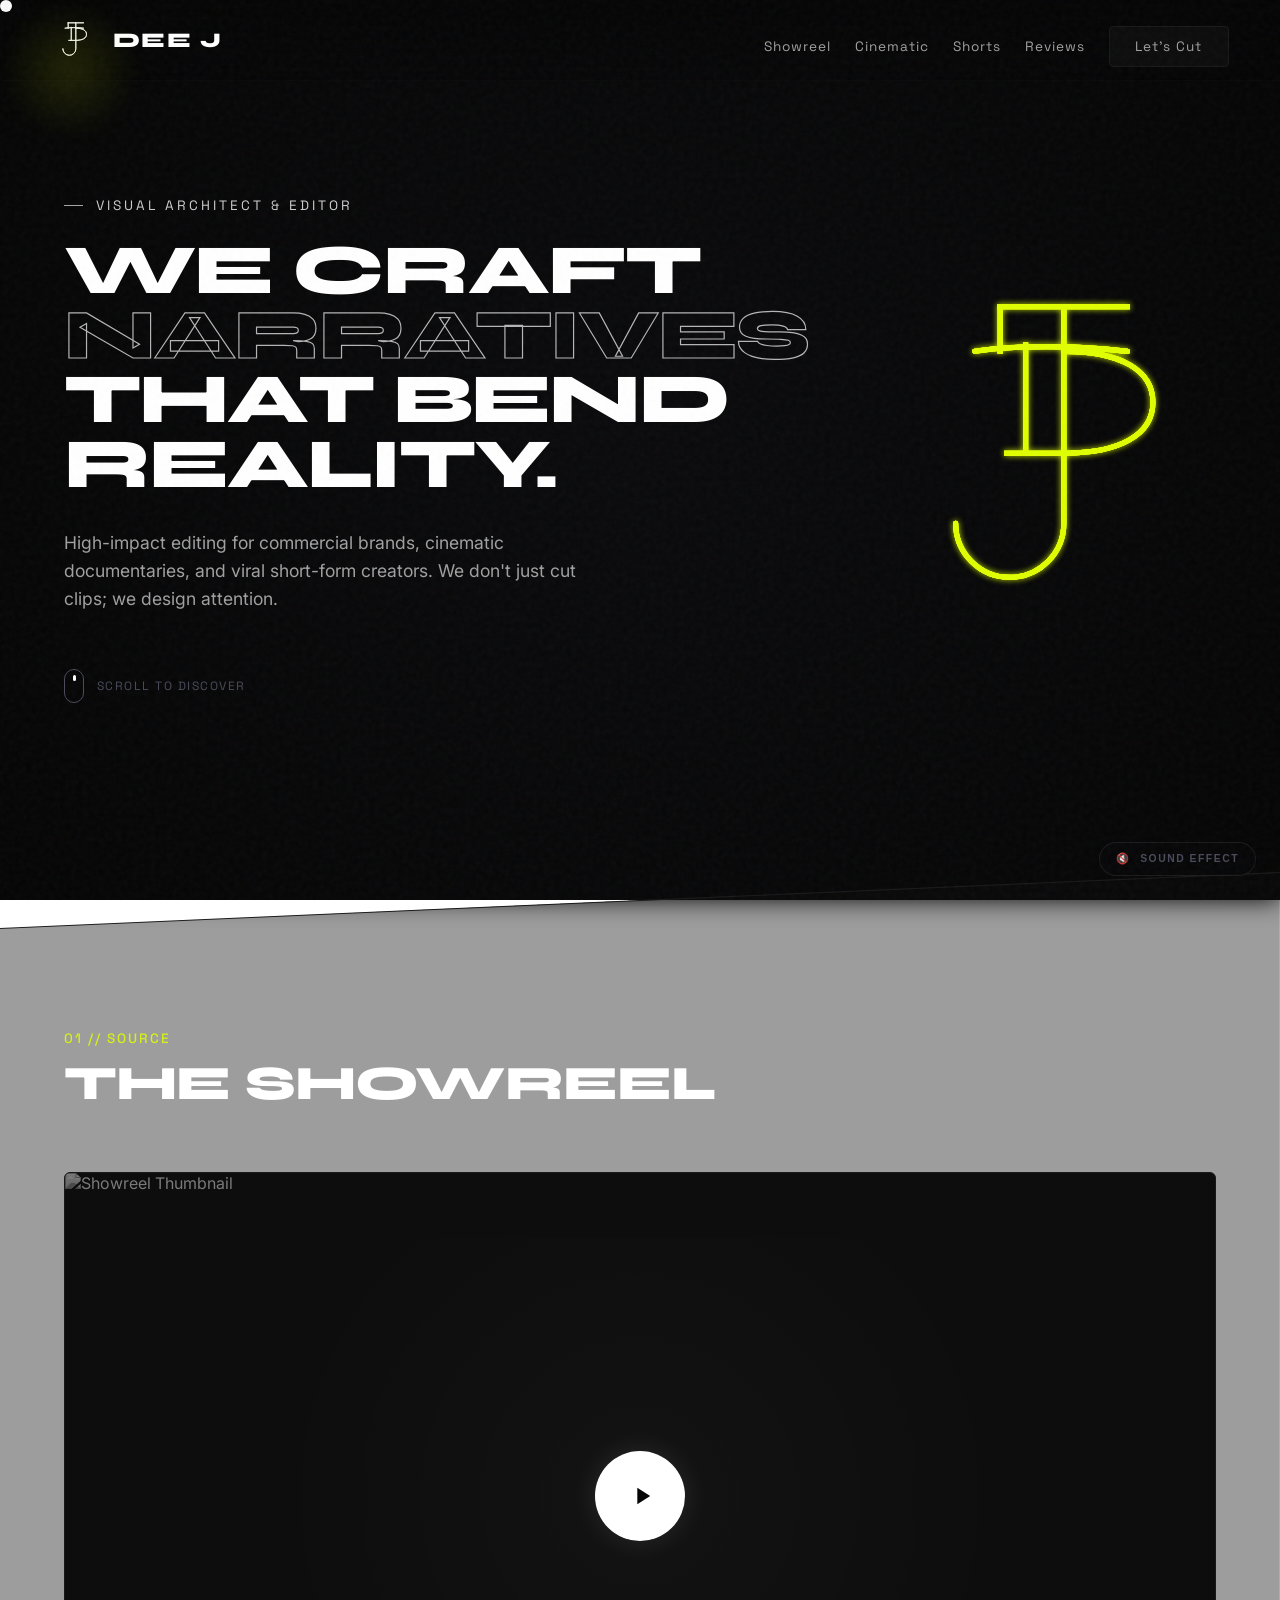
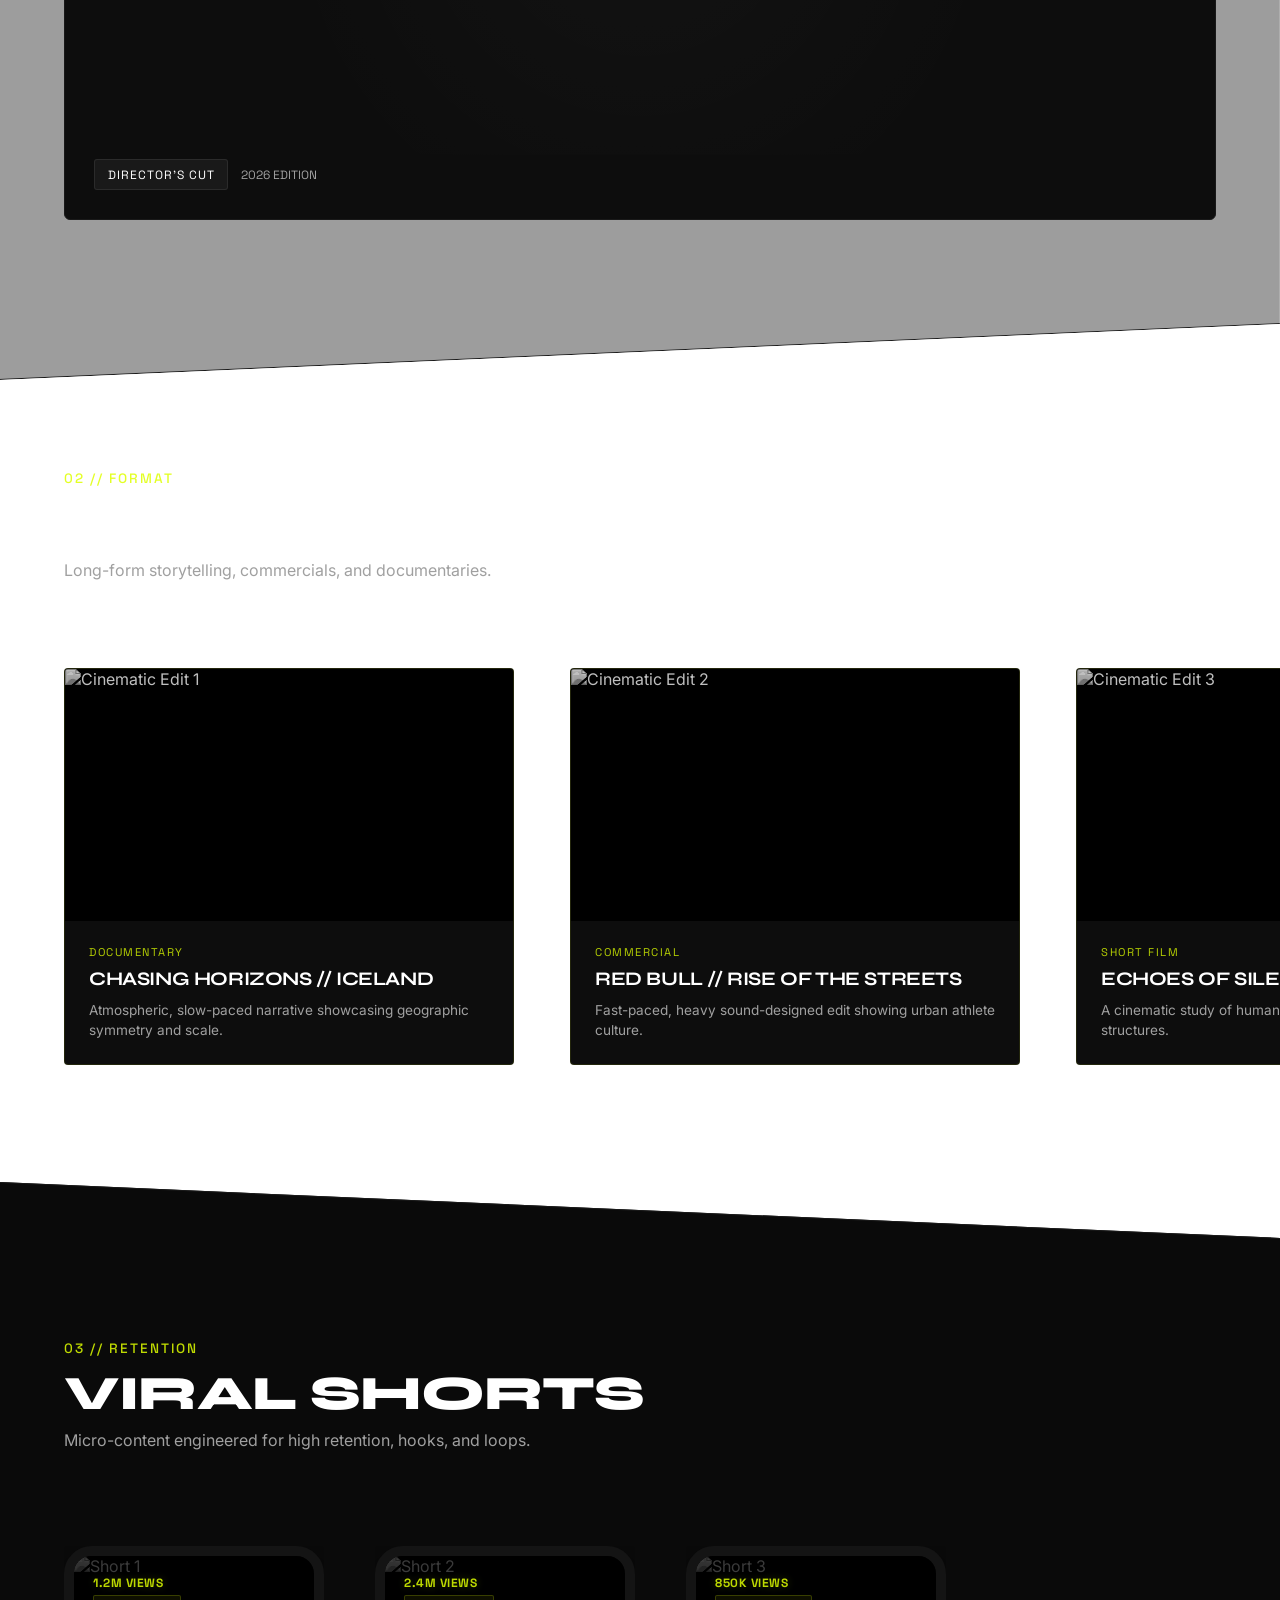
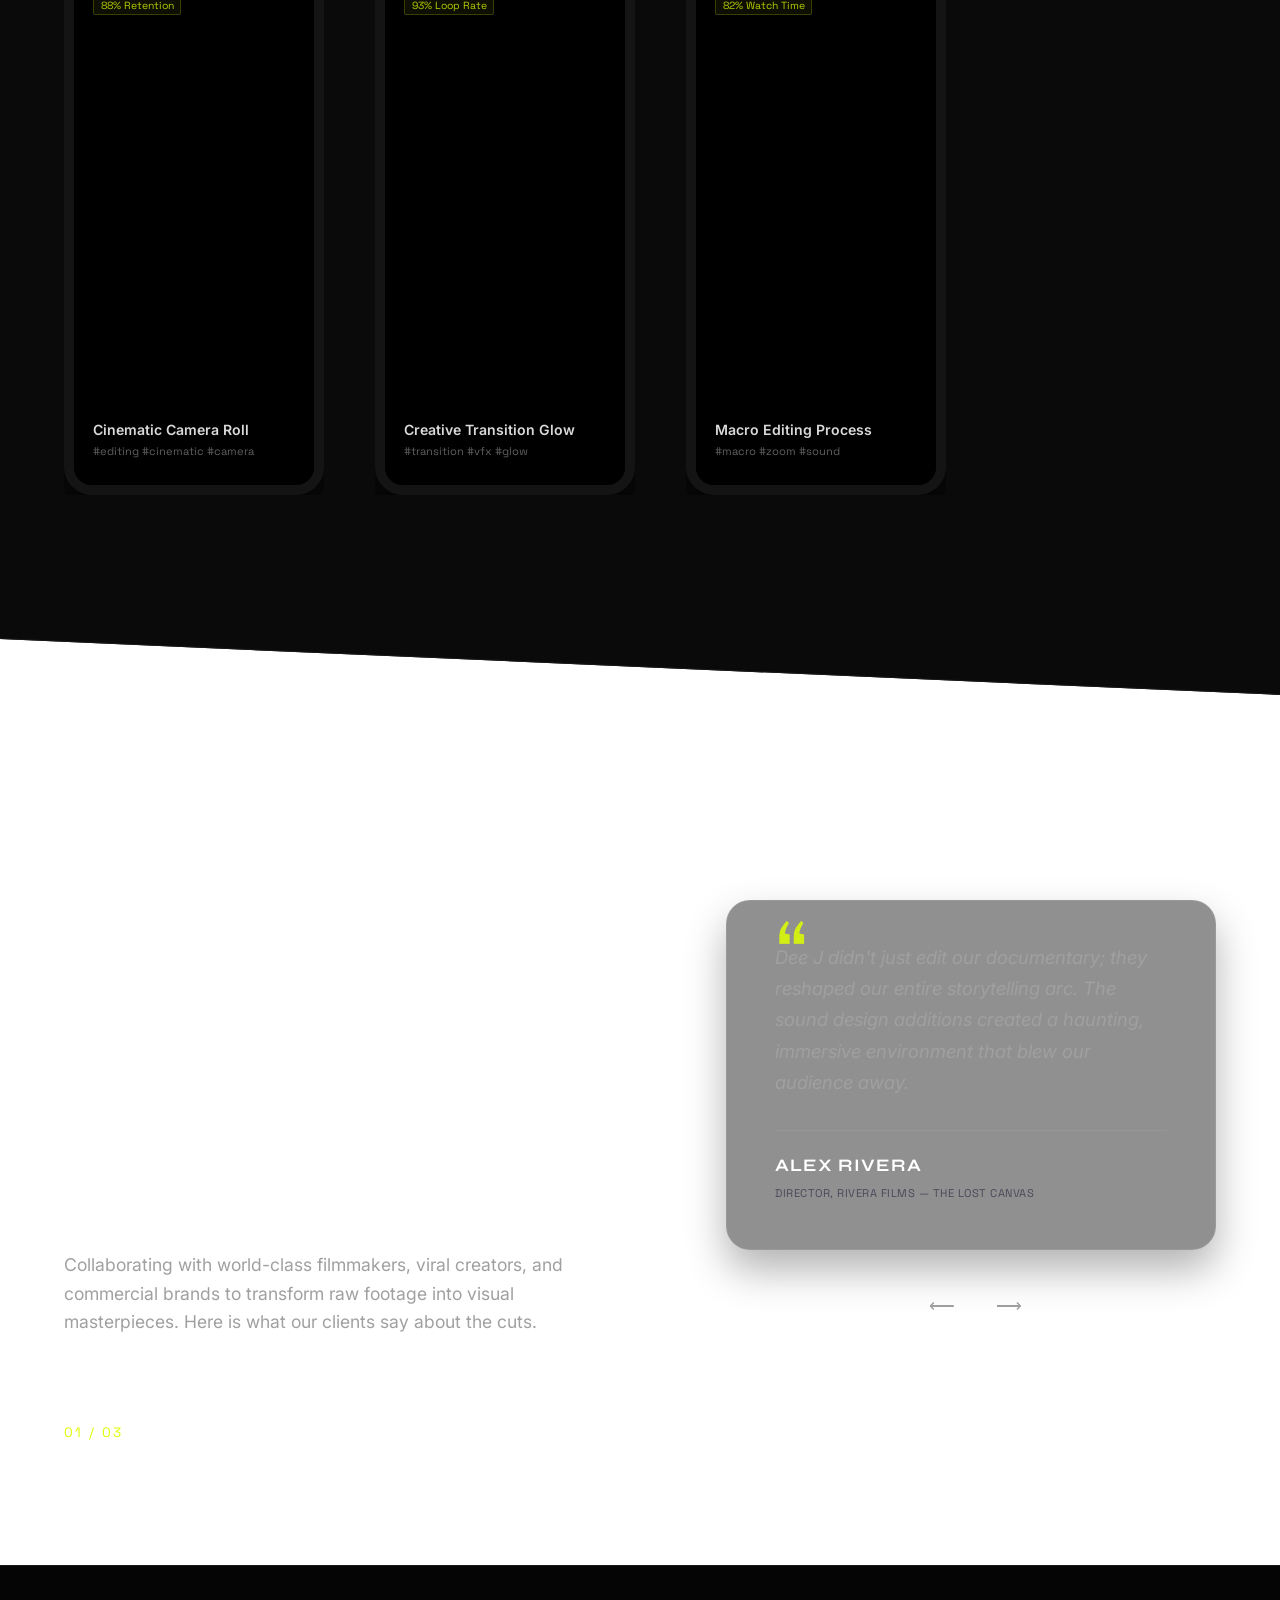
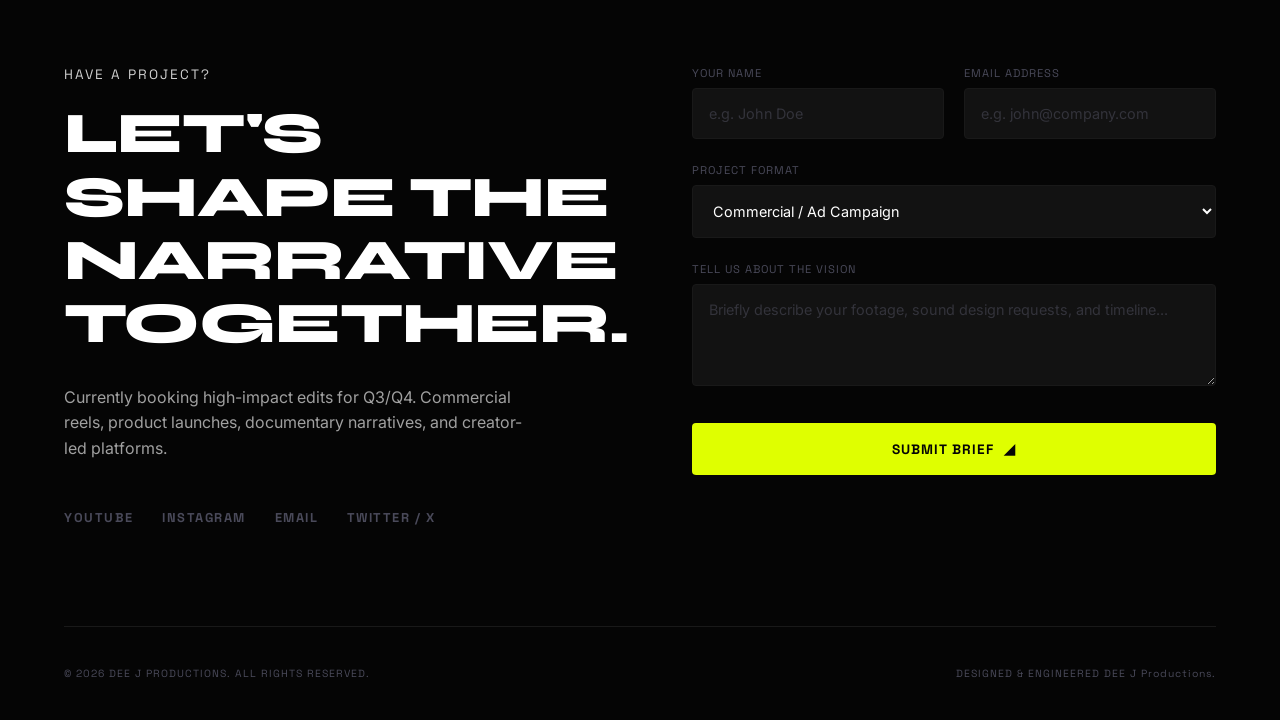
==== PRacto pr/index.html @ da68fcf5 "Fix reviews section stack order and text alignment on mobile viewports, and bump cache-buster versio" ====
<!DOCTYPE html>
<html lang="en">

<head>
    <meta charset="UTF-8">
    <meta name="viewport" content="width=device-width, initial-scale=1.0">
    <title>DEE J PRODUCTIONS | Premium Video Editor Portfolio</title>

    <!-- Google Fonts -->
    <link rel="preconnect" href="https://fonts.googleapis.com">
    <link rel="preconnect" href="https://fonts.gstatic.com" crossorigin>
    <link
        href="https://fonts.googleapis.com/css2?family=Space+Grotesk:wght@300;400;500;700&family=Syne:wght@700;800&family=Inter:wght@300;400;600&display=swap"
        rel="stylesheet">

    <!-- Stylesheets -->
    <link rel="stylesheet" href="index.css?v=2.2.2">

    <!-- CDNs (GSAP, Lenis) -->
    <script src="https://cdnjs.cloudflare.com/ajax/libs/gsap/3.12.2/gsap.min.js"></script>
    <script src="https://cdnjs.cloudflare.com/ajax/libs/gsap/3.12.2/ScrollTrigger.min.js"></script>
    <script src="https://cdn.jsdelivr.net/gh/studio-freight/lenis@1.0.27/bundled/lenis.min.js"></script>
</head>

<body>
    <!-- Film Grain / Noise Overlay -->
    <div class="grain-overlay"></div>

    <!-- Custom Liquid Cursor -->
    <div class="custom-cursor">
        <span class="cursor-text">PLAY</span>
    </div>
    <div class="custom-cursor-follower"></div>

    <!-- Video Background Container -->
    <div id="webgl-container">
        <video id="bg-video" src="background video.mp4" autoplay loop muted playsinline preload="auto"
            style="position: absolute; top: 0; left: 0; width: 100%; height: 100%; object-fit: cover; pointer-events: none; opacity: 1.0; filter: brightness(1.05) contrast(1.25) saturate(1.0); transform: scale(1.08); mask-image: radial-gradient(circle 500px at var(--mouse-x, 50%) var(--mouse-y, 50%), black 0%, rgba(0,0,0,0.55) 45%, transparent 100%); -webkit-mask-image: radial-gradient(circle 500px at var(--mouse-x, 50%) var(--mouse-y, 50%), black 0%, rgba(0,0,0,0.55) 45%, transparent 100%);"></video>
    </div>

    <!-- Navigation Header -->
    <header class="main-header">
        <a href="#" class="logo" id="admin-trigger" style="text-decoration: none;">
            <div class="logo-dock" id="logo-dock" style="width: 42px; height: 42px; display: flex; justify-content: center; align-items: center; margin-right: 10px;">
                <svg class="djp-logo" viewBox="0 0 500 550" fill="none" xmlns="http://www.w3.org/2000/svg" style="width: 100%; height: 100%; display: block;">
                    <defs>
                        <filter id="hologram-glow-nav">
                            <feGaussianBlur stdDeviation="5" result="coloredBlur"/>
                            <feMerge>
                                <feMergeNode in="coloredBlur"/>
                                <feMergeNode in="SourceGraphic"/>
                            </feMerge>
                        </filter>
                        <g id="logo-paths-nav">
                            <path class="logo-path" d="M 200,50 L 400,50" stroke-linecap="square" />
                            <path class="logo-path" d="M 200,50 L 200,120" stroke-linecap="square" />
                            <path class="logo-path" d="M 160,120 C 220,110 320,110 400,120" stroke-linecap="round" />
                            <path class="logo-path" d="M 240,110 L 240,280" stroke-linecap="square" />
                            <path class="logo-path" d="M 210,280 L 300,280" stroke-linecap="square" />
                            <path class="logo-path" d="M 300,50 L 300,390 A 85,85 0 0 1 130,390" stroke-linecap="round" stroke-linejoin="round" />
                            <path class="logo-path" d="M 300,120 C 390,120 440,150 440,200 C 440,250 390,280 300,280" stroke-linecap="round" />
                        </g>
                    </defs>
                    <use class="logo-glitch cyan" href="#logo-paths-nav" stroke="#00f2fe" stroke-width="12" />
                    <use class="logo-glitch magenta" href="#logo-paths-nav" stroke="#ff007f" stroke-width="12" />
                    <use class="logo-glitch neon" href="#logo-paths-nav" stroke="#dfff00" stroke-width="12" />
                    <use class="logo-glitch purple" href="#logo-paths-nav" stroke="#bd00ff" stroke-width="12" />
                    <use class="logo-glitch orange" href="#logo-paths-nav" stroke="#ff6600" stroke-width="12" />
                    <use class="logo-main" href="#logo-paths-nav" stroke="#ffffff" stroke-width="12" filter="url(#hologram-glow-nav)" />
                </svg>
            </div>
            <span class="logo-text">
                DEE J
                <span class="logo-admin-tag">
                    <svg class="admin-lock-icon" viewBox="0 0 24 24" fill="none" stroke="currentColor" stroke-width="2.5" style="width: 10px; height: 10px; margin-right: 4px; display: inline-block; vertical-align: middle;">
                        <rect x="3" y="11" width="18" height="11" rx="2" ry="2" fill="none"></rect>
                        <path d="M7 11V7a5 5 0 0 1 10 0v4"></path>
                    </svg>
                    ADMIN
                </span>
            </span>
        </a>
    </header>
    <nav class="nav-links">
        <a href="#showreel" class="nav-link">Showreel</a>
        <a href="#longform" class="nav-link">Cinematic</a>
        <a href="#shorts" class="nav-link">Shorts</a>
        <a href="#reviews" class="nav-link">Reviews</a>
        <a href="#contact" class="nav-link btn-contact">Let's Cut</a>
    </nav>

    <!-- Main Scroll Content -->
    <main class="scroll-content">

        <!-- HERO SECTION -->
        <section id="hero" class="hero-section">
            <div class="hero-container">
                <div class="hero-left">
                    <div class="hero-tagline">VISUAL ARCHITECT & EDITOR</div>
                    <h1 class="hero-title">
                        <span class="reveal-text">WE CRAFT</span><br>
                        <span class="reveal-text accent">NARRATIVES</span><br>
                        <span class="reveal-text">THAT BEND</span><br>
                        <span class="reveal-text">REALITY.</span>
                    </h1>
                    <p class="hero-desc">
                        High-impact editing for commercial brands, cinematic documentaries, and viral short-form
                        creators. We don't just cut clips; we design attention.
                    </p>
                    <div class="scroll-indicator">
                        <span class="scroll-mouse">
                            <span class="scroll-wheel"></span>
                        </span>
                        <span class="scroll-label">SCROLL TO DISCOVER</span>
                    </div>
                </div>

                <!-- Interactive SVG Monogram Logo in Hero -->
                <div class="hero-right" id="hero-logo-wrapper">
                    <div id="hero-logo-container">
                        <svg class="djp-logo" viewBox="0 0 500 550" fill="none" xmlns="http://www.w3.org/2000/svg">
                            <defs>
                                <!-- Volumetric Neon Glow -->
                                <filter id="hologram-glow" x="-20%" y="-20%" width="140%" height="140%">
                                    <feGaussianBlur stdDeviation="5" result="blur" />
                                    <feMerge>
                                        <feMergeNode in="blur" />
                                        <feMergeNode in="SourceGraphic" />
                                    </feMerge>
                                </filter>

                                <!-- Core Paths Definition -->
                                <g id="logo-paths">
                                    <!-- Top Horizontal Bar -->
                                    <path class="logo-path" d="M 200,50 L 400,50" stroke-linecap="square" />
                                    <!-- Left Small Vertical Drop -->
                                    <path class="logo-path" d="M 200,50 L 200,120" stroke-linecap="square" />
                                    <!-- Upper Arching Curve -->
                                    <path class="logo-path" d="M 160,120 C 220,110 320,110 400,120"
                                        stroke-linecap="round" />
                                    <!-- Left Vertical Inner Bar -->
                                    <path class="logo-path" d="M 240,110 L 240,280" stroke-linecap="square" />
                                    <!-- Lower Horizontal Inner Bar -->
                                    <path class="logo-path" d="M 210,280 L 300,280" stroke-linecap="square" />
                                    <!-- Main J-Stem (with bottom hook) -->
                                    <path class="logo-path" d="M 300,50 L 300,390 A 85,85 0 0 1 130,390"
                                        stroke-linecap="round" stroke-linejoin="round" />
                                    <!-- Right P/D Curve -->
                                    <path class="logo-path"
                                        d="M 300,120 C 390,120 440,150 440,200 C 440,250 390,280 300,280"
                                        stroke-linecap="round" />
                                </g>
                            </defs>

                            <!-- Glitch Cyan Layer -->
                            <use class="logo-glitch cyan" href="#logo-paths" stroke="#00f2fe" stroke-width="8" />

                            <!-- Glitch Magenta Layer -->
                            <use class="logo-glitch magenta" href="#logo-paths" stroke="#ff007f" stroke-width="8" />

                            <!-- Glitch Neon Layer -->
                            <use class="logo-glitch neon" href="#logo-paths" stroke="#dfff00" stroke-width="8" />

                            <!-- Glitch Purple Layer -->
                            <use class="logo-glitch purple" href="#logo-paths" stroke="#bd00ff" stroke-width="8" />

                            <!-- Glitch Orange Layer -->
                            <use class="logo-glitch orange" href="#logo-paths" stroke="#ff6600" stroke-width="8" />

                            <!-- Main Volumetric White Layer -->
                            <use class="logo-main" href="#logo-paths" stroke="#dfff00" stroke-width="8"
                                filter="url(#hologram-glow)" />
                        </svg>
                    </div>
                </div>
            </div>
        </section>

        <!-- SHOWREEL SECTION -->
        <section id="showreel" class="showreel-section">
            <div class="section-container">
                <div class="section-header">
                    <span class="section-num">01 // SOURCE</span>
                    <h2 class="section-title">THE SHOWREEL</h2>
                </div>
                <div class="showreel-wrapper" data-video-id="ScMzIvxBSi4">
                    <div class="showreel-preview">
                        <div class="glow-bg"></div>
                        <img src="https://img.youtube.com/vi/ScMzIvxBSi4/maxresdefault.jpg" alt="Showreel Thumbnail"
                            class="showreel-img">
                        <div class="play-btn-circle">
                            <svg class="play-svg" viewBox="0 0 24 24">
                                <path d="M8 5v14l11-7z" />
                            </svg>
                        </div>
                        <div class="showreel-meta">
                            <span class="meta-tag">DIRECTOR'S CUT</span>
                            <span class="meta-time">2026 EDITION</span>
                        </div>
                    </div>
                </div>
            </div>
        </section>

        <!-- LONG-FORM SECTION (HORIZONTAL SCROLL - 5 VIDEOS) -->
        <section id="longform" class="longform-section">
            <div class="section-container">
                <div class="section-header">
                    <span class="section-num">02 // FORMAT</span>
                    <h2 class="section-title">CINEMATIC WORKS</h2>
                    <p class="section-subtitle">Long-form storytelling, commercials, and documentaries.</p>
                </div>
                <div class="horizontal-scroll-container">
                    <div class="horizontal-scroll-track">
                        <!-- Card 1 -->
                        <div class="video-card long-card" data-video-id="ScMzIvxBSi4">
                            <div class="card-image-wrapper">
                                <img src="https://img.youtube.com/vi/ScMzIvxBSi4/maxresdefault.jpg"
                                    alt="Cinematic Edit 1">
                                <div class="card-overlay">
                                    <span class="card-play-icon">◢</span>
                                </div>
                            </div>
                            <div class="card-info">
                                <span class="card-genre">DOCUMENTARY</span>
                                <h3 class="card-title">CHASING HORIZONS // ICELAND</h3>
                                <p class="card-desc">Atmospheric, slow-paced narrative showcasing geographic symmetry
                                    and scale.</p>
                            </div>
                        </div>
                        <!-- Card 2 -->
                        <div class="video-card long-card" data-video-id="rrrS4nBGlgs">
                            <div class="card-image-wrapper">
                                <img src="https://img.youtube.com/vi/rrrS4nBGlgs/maxresdefault.jpg"
                                    alt="Cinematic Edit 2">
                                <div class="card-overlay">
                                    <span class="card-play-icon">◢</span>
                                </div>
                            </div>
                            <div class="card-info">
                                <span class="card-genre">COMMERCIAL</span>
                                <h3 class="card-title">RED BULL // RISE OF THE STREETS</h3>
                                <p class="card-desc">Fast-paced, heavy sound-designed edit showing urban athlete
                                    culture.</p>
                            </div>
                        </div>
                        <!-- Card 3 -->
                        <div class="video-card long-card" data-video-id="ME50Lp60OiY">
                            <div class="card-image-wrapper">
                                <img src="https://img.youtube.com/vi/ME50Lp60OiY/maxresdefault.jpg"
                                    alt="Cinematic Edit 3">
                                <div class="card-overlay">
                                    <span class="card-play-icon">◢</span>
                                </div>
                            </div>
                            <div class="card-info">
                                <span class="card-genre">SHORT FILM</span>
                                <h3 class="card-title">ECHOES OF SILENCE</h3>
                                <p class="card-desc">A cinematic study of human isolation in desolate architectural
                                    structures.</p>
                            </div>
                        </div>
                        <!-- Card 4 -->
                        <div class="video-card long-card" data-video-id="1YNZ_ArMhco">
                            <div class="card-image-wrapper">
                                <img src="https://img.youtube.com/vi/1YNZ_ArMhco/maxresdefault.jpg"
                                    alt="Cinematic Edit 4">
                                <div class="card-overlay">
                                    <span class="card-play-icon">◢</span>
                                </div>
                            </div>
                            <div class="card-info">
                                <span class="card-genre">BRAND FILM</span>
                                <h3 class="card-title">ORIGIN // LUXURY TIMEPIECE</h3>
                                <p class="card-desc">Sleek tracking macro shots, rhythmic clock sweeps, and rich gold
                                    colors.</p>
                            </div>
                        </div>
                        <!-- Card 5 -->
                        <div class="video-card long-card" data-video-id="bLrnh34NJbI">
                            <div class="card-image-wrapper">
                                <img src="https://img.youtube.com/vi/bLrnh34NJbI/maxresdefault.jpg"
                                    alt="Cinematic Edit 5">
                                <div class="card-overlay">
                                    <span class="card-play-icon">◢</span>
                                </div>
                            </div>
                            <div class="card-info">
                                <span class="card-genre">DOCUMENTARY</span>
                                <h3 class="card-title">WILD ALASKA // GLACIER PATHS</h3>
                                <p class="card-desc">Immersive natural soundscapes and soaring aerial vistas of frozen
                                    valleys.</p>
                            </div>
                        </div>
                        <!-- Card 6 -->
                        <div class="video-card long-card" data-video-id="NzhPSaVeOBc">
                            <div class="card-image-wrapper">
                                <img src="https://img.youtube.com/vi/NzhPSaVeOBc/maxresdefault.jpg"
                                    alt="Cinematic Edit 6">
                                <div class="card-overlay">
                                    <span class="card-play-icon">◢</span>
                                </div>
                            </div>
                            <div class="card-info">
                                <span class="card-genre">MUSIC VIDEO</span>
                                <h3 class="card-title">LOST IN RESONANCE</h3>
                                <p class="card-desc">Psychedelic rhythm-synced transitions and heavy glitch effects.</p>
                            </div>
                        </div>
                        <!-- Card 7 -->
                        <div class="video-card long-card" data-video-id="GFC52IB6wJQ">
                            <div class="card-image-wrapper">
                                <img src="https://img.youtube.com/vi/GFC52IB6wJQ/maxresdefault.jpg"
                                    alt="Cinematic Edit 7">
                                <div class="card-overlay">
                                    <span class="card-play-icon">◢</span>
                                </div>
                            </div>
                            <div class="card-info">
                                <span class="card-genre">COMMERCIAL</span>
                                <h3 class="card-title">PORSCHE // ELECTRIC APEX</h3>
                                <p class="card-desc">Adrenaline-fueled visual edits showcasing automotive speeds and
                                    curves.</p>
                            </div>
                        </div>
                        <!-- Card 8 -->
                        <div class="video-card long-card" data-video-id="NMBho4yB080">
                            <div class="card-image-wrapper">
                                <img src="https://img.youtube.com/vi/NMBho4yB080/maxresdefault.jpg"
                                    alt="Cinematic Edit 8">
                                <div class="card-overlay">
                                    <span class="card-play-icon">◢</span>
                                </div>
                            </div>
                            <div class="card-info">
                                <span class="card-genre">BRAND FILM</span>
                                <h3 class="card-title">NEON FUTURE // CYBER LAB</h3>
                                <p class="card-desc">Sci-fi product showcase with heavy color grading and synthesized
                                    sound design.</p>
                            </div>
                        </div>
                    </div>
                </div>
            </div>
        </section>

        <!-- SHORTS SECTION (3D STACKED FEED - 10 VIDEOS) -->
        <section id="shorts" class="shorts-section">
            <div class="section-container">
                <div class="section-header">
                    <span class="section-num">03 // RETENTION</span>
                    <h2 class="section-title">VIRAL SHORTS</h2>
                    <p class="section-subtitle">Micro-content engineered for high retention, hooks, and loops.</p>
                </div>
                <div class="shorts-slider-container">
                    <div class="shorts-slider-track">
                        <!-- Short 1 -->
                        <div class="video-card short-card" data-video-id="NRYuZX7bJ_Q">
                            <div class="phone-mockup">
                                <div class="phone-screen">
                                    <img src="https://img.youtube.com/vi/NRYuZX7bJ_Q/hqdefault.jpg" alt="Short 1"
                                        class="short-thumb">
                                    <div class="short-overlay">
                                        <div class="short-stats">
                                            <span class="stat-views">1.2M VIEWS</span>
                                            <span class="stat-retention">88% Retention</span>
                                        </div>
                                        <div class="short-info">
                                            <h4 class="short-title">Cinematic Camera Roll</h4>
                                            <p class="short-tags">#editing #cinematic #camera</p>
                                        </div>
                                        <span class="card-play-icon">◢</span>
                                    </div>
                                </div>
                            </div>
                        </div>
                        <!-- Short 2 -->
                        <div class="video-card short-card" data-video-id="tGkN3cbGJLI">
                            <div class="phone-mockup">
                                <div class="phone-screen">
                                    <img src="https://img.youtube.com/vi/tGkN3cbGJLI/hqdefault.jpg" alt="Short 2"
                                        class="short-thumb">
                                    <div class="short-overlay">
                                        <div class="short-stats">
                                            <span class="stat-views">2.4M VIEWS</span>
                                            <span class="stat-retention">93% Loop Rate</span>
                                        </div>
                                        <div class="short-info">
                                            <h4 class="short-title">Creative Transition Glow</h4>
                                            <p class="short-tags">#transition #vfx #glow</p>
                                        </div>
                                        <span class="card-play-icon">◢</span>
                                    </div>
                                </div>
                            </div>
                        </div>
                        <!-- Short 3 -->
                        <div class="video-card short-card" data-video-id="Cq_cKv-1wr4">
                            <div class="phone-mockup">
                                <div class="phone-screen">
                                    <img src="https://img.youtube.com/vi/Cq_cKv-1wr4/hqdefault.jpg" alt="Short 3"
                                        class="short-thumb">
                                    <div class="short-overlay">
                                        <div class="short-stats">
                                            <span class="stat-views">850K VIEWS</span>
                                            <span class="stat-retention">82% Watch Time</span>
                                        </div>
                                        <div class="short-info">
                                            <h4 class="short-title">Macro Editing Process</h4>
                                            <p class="short-tags">#macro #zoom #sound</p>
                                        </div>
                                        <span class="card-play-icon">◢</span>
                                    </div>
                                </div>
                            </div>
                        </div>
                    </div>
                </div>
            </div>
        </section>


        <!-- CLIENT REVIEWS SECTION -->
        <section id="reviews" class="hero-section reviews-section">
            <div class="hero-container reviews-container">
                <div class="hero-left reviews-left">
                    <div class="hero-tagline">CLIENT TESTIMONIALS</div>
                    <h1 class="hero-title reviews-title">
                        <span class="reveal-text">WHAT THEY</span><br>
                        <span class="reveal-text accent">SAY ABOUT</span><br>
                        <span class="reveal-text">THE CUTS.</span>
                    </h1>
                    <p class="hero-desc reviews-desc">
                        Collaborating with world-class filmmakers, viral creators, and commercial brands to transform
                        raw footage into visual masterpieces. Here is what our clients say about the cuts.
                    </p>
                    <div class="reviews-slider-indicator">
                        <span class="active-index-label">01 / 03</span>
                    </div>
                </div>

                <div class="hero-right reviews-right">
                    <div class="reviews-stack">
                        <!-- Review Card 1 -->
                        <div class="review-card active" data-index="0">
                            <div class="review-quote-icon">“</div>
                            <p class="review-text-content">
                                Dee J didn't just edit our documentary; they reshaped our entire storytelling arc. The
                                sound design additions created a haunting, immersive environment that blew our audience
                                away.
                            </p>
                            <div class="review-author-meta">
                                <h4 class="review-author-name">Alex Rivera</h4>
                                <span class="review-author-details">Director, Rivera Films — The Lost Canvas</span>
                            </div>
                        </div>

                        <!-- Review Card 2 -->
                        <div class="review-card" data-index="1">
                            <div class="review-quote-icon">“</div>
                            <p class="review-text-content">
                                Absolutely insane watch time metrics. Since switching to their editing pipeline, our
                                retention rates have averaged 88%+ and our subscriber count surged by over a million.
                            </p>
                            <div class="review-author-meta">
                                <h4 class="review-author-name">Sarah K.</h4>
                                <span class="review-author-details">Creator — Macro Tech Series (1.8M Subs)</span>
                            </div>
                        </div>

                        <!-- Review Card 3 -->
                        <div class="review-card" data-index="2">
                            <div class="review-quote-icon">“</div>
                            <p class="review-text-content">
                                High-performance, visual precision, and incredibly fast turnarounds. The cinematic
                                pacing they brought to our product launch campaign set a new sales record.
                            </p>
                            <div class="review-author-meta">
                                <h4 class="review-author-name">Marcus Vance</h4>
                                <span class="review-author-details">Creative Director, Vance Media — Vanguard X</span>
                            </div>
                        </div>
                    </div>

                    <div class="reviews-controls">
                        <button class="reviews-control-btn prev-btn" aria-label="Previous review">⟵</button>
                        <button class="reviews-control-btn next-btn" aria-label="Next review">⟶</button>
                    </div>
                </div>
            </div>
        </section>


        <!-- CONTACT & OUTRO SECTION -->
        <section id="contact" class="contact-section">
            <div class="section-container">
                <div class="contact-grid">
                    <div class="contact-text">
                        <span class="contact-label">HAVE A PROJECT?</span>
                        <h2 class="contact-heading">LET'S SHAPE THE NARRATIVE TOGETHER.</h2>
                        <p class="contact-sub">Currently booking high-impact edits for Q3/Q4. Commercial reels, product
                            launches, documentary narratives, and creator-led platforms.</p>
                        <div class="contact-socials">
                            <a href="https://youtube.com" target="_blank" class="social-link">YOUTUBE</a>
                            <a href="https://instagram.com" target="_blank" class="social-link">INSTAGRAM</a>
                            <a href="mailto:edit@deejproductions.co" class="social-link">EMAIL</a>
                            <a href="https://x.com" target="_blank" class="social-link">TWITTER / X</a>
                        </div>
                    </div>
                    <div class="contact-form-wrapper">
                        <form class="contact-form" id="contact-form">
                            <div class="form-row">
                                <div class="form-group">
                                    <label>YOUR NAME</label>
                                    <input type="text" id="booking-name" name="name" placeholder="e.g. John Doe"
                                        required>
                                </div>
                                <div class="form-group">
                                    <label>EMAIL ADDRESS</label>
                                    <input type="email" id="booking-email" name="email"
                                        placeholder="e.g. john@company.com" required>
                                </div>
                            </div>
                            <div class="form-group">
                                <label>PROJECT FORMAT</label>
                                <select id="booking-format" name="format">
                                    <option value="commercial">Commercial / Ad Campaign</option>
                                    <option value="longform">Cinematic / Long-form Documentary</option>
                                    <option value="shorts">Short-form TikTok/Shorts/Reels (Pack)</option>
                                    <option value="other">Full-time Retainer / Brand Partnership</option>
                                </select>
                            </div>
                            <div class="form-group">
                                <label>TELL US ABOUT THE VISION</label>
                                <textarea id="booking-vision" name="vision" rows="4"
                                    placeholder="Briefly describe your footage, sound design requests, and timeline..."></textarea>
                            </div>
                            <button type="submit" class="submit-btn">
                                <span class="submit-btn-text">SUBMIT BRIEF</span>
                                <span class="submit-btn-icon">◢</span>
                            </button>
                        </form>
                    </div>
                </div>

                <footer class="footer-bottom">
                    <span class="copy-text">© 2026 DEE J PRODUCTIONS. ALL RIGHTS RESERVED.</span>
                    <span class="design-by">DESIGNED & ENGINEERED DEE J Productions.</span>
                </footer>
            </div>
        </section>

    </main>

    <!-- YouTube Lightbox Modal -->
    <div class="modal" id="video-modal">
        <div class="modal-backdrop"></div>
        <div class="modal-content">
            <button class="modal-close" id="modal-close">✕ CLOSE</button>
            <div class="modal-video-container" id="modal-player-container">
                <!-- iFrame loaded dynamically here -->
            </div>
        </div>
    </div>

    <!-- Glassmorphic Admin Modal -->
    <div class="modal" id="admin-modal">
        <div class="modal-backdrop" id="admin-modal-backdrop"></div>
        <div class="modal-content admin-modal-card">
            <button class="modal-close" id="admin-modal-close">✕ CLOSE</button>
            <div class="admin-modal-header">
                <span class="admin-modal-subtitle">SECURITY SYSTEM</span>
                <h2 class="admin-modal-title">ADMIN AUTHORIZATION</h2>
            </div>
            <form id="admin-login-form" class="admin-login-form">
                <div class="form-group">
                    <label>ADMIN ID</label>
                    <input type="text" id="admin-username-input" placeholder="Enter Admin ID" required autocomplete="off">
                </div>
                <div class="form-group">
                    <label>PASSWORD</label>
                    <input type="password" id="admin-password-input" placeholder="••••" required>
                </div>
                <div class="admin-error-msg" id="admin-login-error" style="display: none;">ACCESS DENIED: INVALID CREDENTIALS</div>
                <button type="submit" class="submit-btn admin-submit-btn">
                    <span class="submit-btn-text">AUTHORIZE</span>
                    <span class="submit-btn-icon">◢</span>
                </button>
            </form>
        </div>
    </div>

    <!-- Script Imports -->
    <script src="sound-manager.js?v=2.2.2"></script>
    <script src="three-bg.js?v=2.2.2"></script>
    <script src="app.js?v=2.2.2"></script>
</body>

</html>
---- PRacto pr/index.css ----
/* -------------------------------------------------------------
   DEE J PRODUCTIONS - DESIGN SYSTEM & LAYOUT SYSTEM (MONOCHROME)
------------------------------------------------------------- */

:root {
    /* Color Palette - Matte Black + Neon Yellow */
    --color-bg-deep: #050505;
    --color-bg-base: #0a0a0a;
    --color-bg-card: #0d0d0d;
    --color-bg-input: #121212;
    --color-border: #191919;
    --color-border-focus: #3c3c3c;

    /* Accents */
    --color-white: #ffffff;
    --color-neon: #dfff00;
    /* Formula 1 Electric Lime/Yellow */
    --color-gray-dark: #1a1a1a;
    --color-gray-medium: #3a3a3a;
    --color-gray-light: #a0a0a0;

    /* Typography Colors */
    --color-text-primary: #ffffff;
    --color-text-secondary: #a0a0a0;
    --color-text-muted: #4a4a5a;

    /* Typography Fonts */
    --font-heading: 'Syne', sans-serif;
    --font-mono: 'Space Grotesk', sans-serif;
    --font-body: 'Inter', sans-serif;

    /* Transitions */
    --transition-smooth: all 0.5s cubic-bezier(0.16, 1, 0.3, 1);
    --transition-fast: all 0.2s cubic-bezier(0.16, 1, 0.3, 1);
}

/* Base Styles */
* {
    box-sizing: border-box;
    margin: 0;
    padding: 0;
    user-select: none;
    -webkit-user-drag: none;
}

html,
body {
    width: 100%;
    background-color: transparent;
    color: var(--color-text-primary);
    font-family: var(--font-body);
    overflow-x: hidden;
    scroll-behavior: auto;
    /* Handled by Lenis */
}

/* Custom Scrollbar */
::-webkit-scrollbar {
    width: 6px;
    height: 6px;
}

::-webkit-scrollbar-track {
    background: var(--color-bg-deep);
}

::-webkit-scrollbar-thumb {
    background: var(--color-border);
    border-radius: 3px;
}

::-webkit-scrollbar-thumb:hover {
    background: var(--color-gray-medium);
}

/* Film Grain Overlay */
.grain-overlay {
    position: fixed;
    top: 0;
    left: 0;
    width: 100vw;
    height: 100vh;
    background-image: url("data:image/svg+xml,%3Csvg viewBox='0 0 200 200' xmlns='http://www.w3.org/2000/svg'%3E%3Cfilter id='noiseFilter'%3E%3CfeTurbulence type='fractalNoise' baseFrequency='0.8' numOctaves='3' stitchTiles='stitch'/%3E%3C/filter%3E%3Crect width='100%25' height='100%25' filter='url(%23noiseFilter)'/%3E%3C/svg%3E");
    opacity: 0.04;
    pointer-events: none;
    z-index: 9999;
}

/* WebGL Background */
#webgl-container {
    position: fixed;
    top: 0;
    left: 0;
    width: 100%;
    height: 100%;
    z-index: -1;
    pointer-events: none;
    background: radial-gradient(circle at center, #0a0a0c 0%, var(--color-bg-deep) 100%);
}

/* Custom Cursors */
.custom-cursor {
    width: 12px;
    height: 12px;
    background-color: var(--color-white);
    border-radius: 50%;
    position: fixed;
    top: 0;
    left: 0;
    pointer-events: none;
    z-index: 10000;
    mix-blend-mode: difference;
    transition: width 0.3s, height 0.3s, background-color 0.3s;
    display: flex;
    align-items: center;
    justify-content: center;
    overflow: hidden;
    will-change: transform;
}

/* Backlight Spotlight Follower - Lando Norris Style */
.custom-cursor-follower {
    width: 140px;
    height: 140px;
    background: radial-gradient(circle, rgba(223, 255, 0, 0.12) 0%, rgba(223, 255, 0, 0) 70%);
    filter: blur(8px);
    border: none;
    border-radius: 50%;
    position: fixed;
    top: 0;
    left: 0;
    pointer-events: none;
    z-index: 9999;
    transition: width 0.3s, height 0.3s, background 0.3s;
    will-change: transform;
}

.custom-cursor .cursor-text {
    font-family: var(--font-mono);
    font-size: 7px;
    font-weight: 700;
    color: #000;
    opacity: 0;
    letter-spacing: 1px;
    transition: opacity 0.2s;
}

/* Cursor Hover States */
.custom-cursor.play-mode {
    width: 70px;
    height: 70px;
    background-color: var(--color-neon);
    mix-blend-mode: normal;
}

.custom-cursor.play-mode .cursor-text {
    opacity: 1;
}

.custom-cursor-follower.hover-link {
    width: 180px;
    height: 180px;
    background: radial-gradient(circle, rgba(223, 255, 0, 0.22) 0%, rgba(223, 255, 0, 0) 70%);
}

/* Header & Navigation */
.main-header {
    position: fixed;
    top: 0;
    left: 0;
    width: 100%;
    display: flex;
    justify-content: space-between;
    align-items: center;
    padding: 1.2rem 4vw;
    z-index: 100;
    backdrop-filter: blur(12px);
    background: linear-gradient(to bottom, rgba(5, 5, 5, 0.85) 0%, rgba(5, 5, 5, 0) 100%);
    border-bottom: 1px solid rgba(255, 255, 255, 0.015);
}

.logo {
    display: flex;
    align-items: center;
    gap: 0.6rem;
    text-decoration: none;
    color: var(--color-text-primary);
    font-family: var(--font-heading);
    font-size: 1.3rem;
    font-weight: 800;
    letter-spacing: 1.5px;
}

.logo-dock {
    width: 42px;
    height: 42px;
    position: relative;
    display: flex;
    align-items: center;
    justify-content: center;
}

.logo-text {
    font-weight: 800;
    opacity: 1;
    display: flex;
    align-items: center;
    transition: opacity 0.5s ease;
}

.logo-admin-tag {
    font-size: 0.55rem;
    color: #ffffff;
    background: rgba(255, 255, 255, 0.08);
    border: 1px solid rgba(255, 255, 255, 0.5);
    padding: 3px 6px;
    border-radius: 4px;
    margin-left: 10px;
    font-family: var(--font-mono);
    letter-spacing: 1px;
    display: inline-flex;
    align-items: center;
    box-shadow: 0 0 8px rgba(255, 255, 255, 0.15);
    opacity: 0;
    transform: translateX(-12px);
    pointer-events: none;
    transition: all 0.4s cubic-bezier(0.25, 1, 0.5, 1);
}

.logo:hover .logo-admin-tag {
    opacity: 1;
    transform: translateX(0);
    border-color: #ffffff;
    box-shadow: 0 0 15px rgba(255, 255, 255, 0.45);
}

/* Header Logo White Neon & Hover Glitch Overrides */
#logo-paths-nav .logo-path {
    stroke: #ffffff !important;
    fill: none !important;
}

#logo-dock .logo-main {
    stroke: #ffffff !important;
    animation: glowPulseWhite 4s infinite alternate ease-in-out !important;
}

#logo-dock .logo-glitch {
    opacity: 0 !important;
    transition: opacity 0.3s ease;
}

#admin-trigger:hover #logo-dock .logo-glitch {
    opacity: 0.85 !important;
}

@keyframes glowPulseWhite {
    from {
        filter: drop-shadow(0 0 2px rgba(255, 255, 255, 0.45)) drop-shadow(0 0 6px rgba(255, 255, 255, 0.6));
    }
    to {
        filter: drop-shadow(0 0 3px rgba(255, 255, 255, 0.75)) drop-shadow(0 0 12px rgba(255, 255, 255, 0.95));
    }
}

.nav-links {
    display: flex;
    align-items: center;
    gap: 1.5rem;
    position: fixed;
    top: 1.6rem;
    right: 4vw;
    z-index: 101;
}

.nav-link {
    text-decoration: none;
    color: var(--color-text-secondary);
    font-family: var(--font-mono);
    font-size: 0.85rem;
    letter-spacing: 1px;
    transition: var(--transition-fast);
    position: relative;
    padding: 0.4rem 0;
}

.nav-link:hover {
    color: var(--color-text-primary);
}

.nav-link::after {
    content: '';
    position: absolute;
    bottom: 0;
    left: 0;
    width: 0;
    height: 1px;
    background-color: var(--color-neon);
    transition: var(--transition-fast);
}

.nav-link:hover::after {
    width: 100%;
}

.btn-contact {
    background-color: rgba(255, 255, 255, 0.03);
    border: 1px solid var(--color-border);
    padding: 0.7rem 1.6rem;
    border-radius: 4px;
    transition: var(--transition-fast);
}

.btn-contact:hover {
    background-color: var(--color-neon);
    color: var(--color-bg-deep);
    border-color: var(--color-neon);
    box-shadow: 0 0 15px rgba(223, 255, 0, 0.3);
}

.btn-contact::after {
    display: none;
}

/* Sections Base */
section {
    padding: 100px 5vw;
    position: relative;
    z-index: 10;
}

.section-container {
    max-width: 1400px;
    margin: 0 auto;
    width: 100%;
}

.section-header {
    margin-bottom: 4rem;
}

.section-num {
    font-family: var(--font-mono);
    color: var(--color-neon);
    font-size: 0.85rem;
    font-weight: 500;
    letter-spacing: 2px;
    display: block;
    margin-bottom: 0.8rem;
    opacity: 0.85;
}

.section-title {
    font-family: var(--font-heading);
    font-size: 3rem;
    font-weight: 800;
    line-height: 1;
    letter-spacing: -0.8px;
    text-transform: uppercase;
}

.section-subtitle {
    font-family: var(--font-body);
    color: var(--color-text-secondary);
    font-size: 1rem;
    margin-top: 0.8rem;
    max-width: 550px;
}

/* 1. HERO SECTION */
.hero-section {
    height: 100vh;
    display: flex;
    align-items: center;
    padding-top: 100px;
    overflow: hidden;
}

.hero-container {
    max-width: 1400px;
    margin: 0 auto;
    width: 100%;
    display: grid;
    grid-template-columns: 1.1fr 0.9fr;
    align-items: center;
    gap: 4rem;
}

.hero-left {
    display: flex;
    flex-direction: column;
}

.hero-tagline {
    font-family: var(--font-mono);
    color: var(--color-white);
    letter-spacing: 3px;
    font-size: 0.85rem;
    margin-bottom: 1.5rem;
    position: relative;
    padding-left: 2rem;
    opacity: 0.8;
}

.hero-tagline::before {
    content: '';
    position: absolute;
    left: 0;
    top: 50%;
    width: 1.2rem;
    height: 1px;
    background-color: var(--color-white);
    opacity: 0.8;
}

.hero-title {
    font-family: var(--font-heading);
    font-size: clamp(2.2rem, 5.5vw, 6.5rem);
    font-weight: 900;
    line-height: 0.92;
    letter-spacing: -2px;
    margin-bottom: 2rem;
    text-transform: uppercase;
}

.hero-title .accent {
    color: transparent;
    -webkit-text-stroke: 1.2px rgba(255, 255, 255, 0.7);
}

.hero-desc {
    font-family: var(--font-body);
    font-size: 1.1rem;
    line-height: 1.6;
    color: var(--color-text-secondary);
    max-width: 520px;
    margin-bottom: 3.5rem;
}

.scroll-indicator {
    display: flex;
    align-items: center;
    gap: 0.8rem;
    cursor: pointer;
    width: fit-content;
}

.scroll-mouse {
    width: 20px;
    height: 34px;
    border: 1.5px solid var(--color-text-muted);
    border-radius: 10px;
    display: flex;
    justify-content: center;
    padding-top: 5px;
}

.scroll-wheel {
    width: 3px;
    height: 6px;
    background-color: var(--color-white);
    border-radius: 1.5px;
    animation: scrollWheel 1.5s infinite;
}

.scroll-label {
    font-family: var(--font-mono);
    font-size: 0.75rem;
    color: var(--color-text-muted);
    letter-spacing: 1.5px;
    transition: var(--transition-fast);
}

.scroll-indicator:hover .scroll-label {
    color: var(--color-text-primary);
    letter-spacing: 2px;
}

/* Hero Logo Section */
.hero-right {
    display: flex;
    justify-content: center;
    align-items: center;
    height: 100%;
    position: relative;
}

#hero-logo-container {
    width: 320px;
    height: 350px;
    display: flex;
    justify-content: center;
    align-items: center;
    color: var(--color-white);
    z-index: 90;
    transform-origin: top left;
}

.djp-logo {
    width: 100%;
    height: 100%;
    display: block;
}

/* Hologram Glitch and Chromatic Aberration - Multi-Color Spectrum */
.logo-glitch {
    opacity: 0.85;
    mix-blend-mode: screen;
    transform-origin: center;
}

.logo-glitch.cyan {
    animation: glitchCyan 0.2s steps(2, end) infinite !important;
}

.logo-glitch.magenta {
    animation: glitchMagenta 0.25s steps(2, end) infinite !important;
}

.logo-glitch.neon {
    animation: glitchNeon 0.15s steps(2, end) infinite !important;
}

.logo-glitch.purple {
    animation: glitchPurple 0.3s steps(2, end) infinite !important;
}

.logo-glitch.orange {
    animation: glitchOrange 0.22s steps(2, end) infinite !important;
}

@keyframes glitchCyan {
    0% {
        transform: translate(-5px, -2px) skewX(4deg);
    }

    50% {
        transform: translate(3px, 4px) skewX(-2deg);
    }

    100% {
        transform: translate(-2px, -3px) skewX(0deg);
    }
}

@keyframes glitchMagenta {
    0% {
        transform: translate(5px, 3px) skewY(-4deg);
    }

    50% {
        transform: translate(-3px, -5px) skewY(2deg);
    }

    100% {
        transform: translate(3px, 2px) skewY(0deg);
    }
}

@keyframes glitchNeon {
    0% {
        transform: translate(-3px, 5px) scale(1.02) skewX(-3deg);
    }

    50% {
        transform: translate(4px, -3px) scale(0.98) skewX(3deg);
    }

    100% {
        transform: translate(1px, 2px) scale(1) skewX(0deg);
    }
}

@keyframes glitchPurple {
    0% {
        transform: translate(4px, -4px) skewY(3deg);
    }

    50% {
        transform: translate(-5px, 2px) skewY(-3deg);
    }

    100% {
        transform: translate(-1px, -1px) skewY(0deg);
    }
}

@keyframes glitchOrange {
    0% {
        transform: translate(-4px, 3px) scale(0.99) skewX(2deg);
    }

    50% {
        transform: translate(5px, -4px) scale(1.01) skewX(-2deg);
    }

    100% {
        transform: translate(2px, -1px) scale(1) skewX(0deg);
    }
}

/* Pulsing Volumetric Glow */
.logo-main {
    opacity: 0.95;
    animation: glowPulse 4s infinite alternate ease-in-out;
}

@keyframes glowPulse {
    from {
        filter: drop-shadow(0 0 2px rgba(223, 255, 0, 0.4));
    }

    to {
        filter: drop-shadow(0 0 8px rgba(223, 255, 0, 0.8));
    }
}

/* SVG Line Drawing Path Effect */
.logo-path {
    stroke: var(--color-neon);
    stroke-dasharray: 1200;
    stroke-dashoffset: 1200;
    animation: drawLogo 2.5s cubic-bezier(0.16, 1, 0.3, 1) forwards;
}

@keyframes drawLogo {
    to {
        stroke-dashoffset: 0;
    }
}

/* 2. SHOWREEL SECTION */
.showreel-section {
    position: relative;
    padding: 130px 5vw;
    overflow: visible;
    /* Let skewed background extend */
}

.showreel-section::before {
    content: '';
    position: absolute;
    top: 0;
    left: 0;
    width: 100%;
    height: 100%;
    background-color: rgba(10, 10, 10, 0.4);
    backdrop-filter: blur(12px);
    border-top: 1px solid var(--color-border);
    border-bottom: 1px solid var(--color-border);
    transform: skewY(-2.5deg);
    z-index: -1;
    pointer-events: none;
}

.showreel-wrapper {
    width: 100%;
    cursor: pointer;
}

.showreel-preview {
    width: 100%;
    aspect-ratio: 16/9;
    position: relative;
    border-radius: 6px;
    overflow: hidden;
    border: 1px solid var(--color-border);
    background-color: var(--color-bg-card);
}

.showreel-preview .glow-bg {
    position: absolute;
    top: 50%;
    left: 50%;
    transform: translate(-50%, -50%);
    width: 80%;
    height: 80%;
    background: radial-gradient(circle, rgba(255, 255, 255, 0.05) 0%, rgba(0, 0, 0, 0) 70%);
    z-index: 1;
    pointer-events: none;
    opacity: 0.5;
    transition: var(--transition-smooth);
}

.showreel-preview:hover .glow-bg {
    opacity: 1;
    width: 90%;
    height: 90%;
}

.showreel-img {
    width: 100%;
    height: 100%;
    object-fit: cover;
    opacity: 0.45;
    transition: var(--transition-smooth);
    filter: grayscale(100%) contrast(110%);
}

.showreel-preview:hover .showreel-img {
    opacity: 0.75;
    transform: scale(1.015);
    filter: grayscale(80%) contrast(100%);
}

.play-btn-circle {
    position: absolute;
    top: 50%;
    left: 50%;
    transform: translate(-50%, -50%);
    width: 90px;
    height: 90px;
    border-radius: 50%;
    background-color: var(--color-white);
    display: flex;
    align-items: center;
    justify-content: center;
    z-index: 2;
    box-shadow: 0 0 30px rgba(255, 255, 255, 0.1);
    transition: var(--transition-smooth);
}

.play-svg {
    width: 28px;
    height: 28px;
    fill: var(--color-bg-deep);
    margin-left: 4px;
    transition: var(--transition-smooth);
}

.showreel-preview:hover .play-btn-circle {
    transform: translate(-50%, -50%) scale(1.08);
    box-shadow: 0 0 40px rgba(255, 255, 255, 0.25);
}

.showreel-meta {
    position: absolute;
    bottom: 1.8rem;
    left: 1.8rem;
    z-index: 2;
    display: flex;
    gap: 0.8rem;
}

.meta-tag {
    background-color: rgba(255, 255, 255, 0.05);
    border: 1px solid rgba(255, 255, 255, 0.08);
    padding: 0.4rem 0.8rem;
    font-family: var(--font-mono);
    font-size: 0.75rem;
    letter-spacing: 1px;
    border-radius: 3px;
}

.meta-time {
    color: var(--color-text-secondary);
    font-family: var(--font-mono);
    font-size: 0.75rem;
    display: flex;
    align-items: center;
}

/* 3. LONG-FORM SECTION (HORIZONTAL SCROLL) */
.longform-section {
    padding: 120px 0;
    overflow: hidden;
}

.longform-section .section-header {
    padding: 0 5vw;
}

.horizontal-scroll-container {
    width: 100%;
    overflow: hidden;
}

.horizontal-scroll-track {
    display: flex;
    gap: 3.5rem;
    padding: 1.5rem 5vw;
    width: fit-content;
}

.video-card {
    background-color: var(--color-bg-card);
    border: 1px solid rgba(223, 255, 0, 0.1);
    border-radius: 4px;
    overflow: hidden;
    transition: var(--transition-smooth);
    cursor: pointer;
    flex-shrink: 0;
    position: relative;
}

.long-card {
    width: 450px;
    max-width: 85vw;
    /* Scale fluidly on smaller mobile viewports */
}

.video-card:hover {
    border-color: var(--color-neon);
    transform: translateY(-6px);
    box-shadow: 0 15px 35px rgba(223, 255, 0, 0.18);
}

.card-image-wrapper {
    width: 100%;
    aspect-ratio: 16/9;
    overflow: hidden;
    position: relative;
    background-color: #000;
}

.card-image-wrapper img {
    width: 100%;
    height: 100%;
    object-fit: cover;
    transition: var(--transition-smooth);
    filter: grayscale(100%) contrast(105%);
    opacity: 0.75;
}

.video-card:hover .card-image-wrapper img {
    transform: scale(1.03);
    filter: grayscale(60%) contrast(100%);
    opacity: 0.9;
}

.card-overlay {
    position: absolute;
    top: 0;
    left: 0;
    width: 100%;
    height: 100%;
    background: rgba(223, 255, 0, 0.06);
    /* Neon yellow lens glow */
    display: flex;
    align-items: center;
    justify-content: center;
    opacity: 0;
    transition: var(--transition-fast);
}

.video-card:hover .card-overlay {
    opacity: 1;
}

.card-play-icon {
    font-size: 2.2rem;
    color: var(--color-neon);
    text-shadow: 0 0 15px rgba(223, 255, 0, 0.7);
    transform: scale(0.85);
    transition: var(--transition-smooth);
}

.video-card:hover .card-play-icon {
    transform: scale(1);
}

.card-info {
    padding: 1.5rem;
}

.card-genre {
    font-family: var(--font-mono);
    color: var(--color-neon);
    font-size: 0.7rem;
    letter-spacing: 1.5px;
    display: block;
    margin-bottom: 0.5rem;
    opacity: 0.8;
}

.card-title {
    font-family: var(--font-heading);
    font-size: 1.2rem;
    font-weight: 700;
    margin-bottom: 0.6rem;
    letter-spacing: -0.4px;
    line-height: 1.2;
}

.card-desc {
    font-family: var(--font-body);
    color: var(--color-text-secondary);
    font-size: 0.85rem;
    line-height: 1.5;
}

/* 4. VIRAL SHORTS (HORIZONTAL SLIDER TRACK) */
.shorts-section {
    position: relative;
    padding: 130px 0;
    /* No horizontal padding to allow full edge-to-edge sliding */
    overflow: visible;
}

.shorts-section::before {
    content: '';
    position: absolute;
    top: 0;
    left: 0;
    width: 100%;
    height: 100%;
    background-color: var(--color-bg-base);
    border-top: 1px solid var(--color-border);
    border-bottom: 1px solid var(--color-border);
    transform: skewY(2.5deg);
    z-index: -1;
    pointer-events: none;
}

.shorts-section .section-header {
    padding: 0 5vw;
    margin-bottom: 3.5rem;
}

.shorts-slider-container {
    width: 100%;
    overflow: hidden;
    position: relative;
    padding: 1rem 0;
}

.shorts-slider-track {
    display: flex;
    gap: 3.2rem;
    padding: 1.5rem 5vw;
    width: fit-content;
}

.short-card {
    width: 260px;
    /* Locked width for phone frames in horizontal row */
    flex-shrink: 0;
    background: transparent;
    border: none;
}

.phone-mockup {
    width: 100%;
    aspect-ratio: 9/19;
    border: 10px solid #141414;
    border-radius: 28px;
    background: #000;
    box-shadow: 0 20px 40px rgba(0, 0, 0, 0.7);
    overflow: hidden;
    position: relative;
    transition: var(--transition-smooth);
}

.phone-screen {
    width: 100%;
    height: 100%;
    position: relative;
    overflow: hidden;
    transition: var(--transition-smooth);
    transform-origin: center;
}

.short-thumb {
    width: 100%;
    height: 100%;
    object-fit: cover;
    opacity: 0.55;
    transition: var(--transition-smooth);
    filter: contrast(105%) grayscale(100%);
}

.short-card:hover .phone-mockup {
    border-color: var(--color-neon);
    box-shadow: 0 25px 45px rgba(223, 255, 0, 0.25);
}

.short-card:hover .phone-screen {
    transform: scale(1.04);
    /* Scales screen zoom inside the static phone border */
}

.short-card:hover .short-thumb {
    opacity: 0.8;
    filter: contrast(100%) grayscale(40%);
}

.short-overlay {
    position: absolute;
    top: 0;
    left: 0;
    width: 100%;
    height: 100%;
    padding: 1.2rem;
    display: flex;
    flex-direction: column;
    justify-content: space-between;
    background: linear-gradient(to top, rgba(0, 0, 0, 0.92) 0%, rgba(0, 0, 0, 0.3) 60%, rgba(0, 0, 0, 0.7) 100%);
    opacity: 0.85;
    transition: var(--transition-fast);
    z-index: 2;
}

.short-card:hover .short-overlay {
    opacity: 1;
}

.short-stats {
    display: flex;
    flex-direction: column;
    gap: 0.25rem;
}

.stat-views {
    color: var(--color-neon);
    font-family: var(--font-mono);
    font-size: 0.75rem;
    font-weight: 700;
    letter-spacing: 0.5px;
    text-shadow: 0 0 10px rgba(223, 255, 0, 0.25);
}

.stat-retention {
    background-color: rgba(223, 255, 0, 0.08);
    color: var(--color-neon);
    border: 1px solid rgba(223, 255, 0, 0.25);
    font-family: var(--font-mono);
    font-size: 0.65rem;
    padding: 0.15rem 0.4rem;
    border-radius: 2px;
    width: fit-content;
    opacity: 0.95;
}

.short-info {
    margin-bottom: 0.5rem;
}

.short-title {
    font-family: var(--font-body);
    font-weight: 600;
    font-size: 0.88rem;
    line-height: 1.35;
    margin-bottom: 0.3rem;
    color: #fff;
}

.short-tags {
    font-family: var(--font-mono);
    color: var(--color-text-secondary);
    font-size: 0.7rem;
    opacity: 0.7;
}

.short-overlay .card-play-icon {
    position: absolute;
    top: 50%;
    left: 50%;
    transform: translate(-50%, -50%) scale(0.85);
    opacity: 0;
    pointer-events: none;
    transition: var(--transition-smooth);
}

.short-card:hover .card-play-icon {
    opacity: 0.9;
    transform: translate(-50%, -50%) scale(1);
}

/* 5. CONTACT & OUTRO SECTION */
.contact-section {
    background-color: var(--color-bg-deep);
    border-top: 1px solid var(--color-border);
    padding-bottom: 0;
}

.contact-grid {
    display: grid;
    grid-template-columns: 1fr 1fr;
    gap: 4rem;
    padding-bottom: 100px;
}

.contact-label {
    font-family: var(--font-mono);
    color: var(--color-white);
    font-size: 0.85rem;
    letter-spacing: 2px;
    display: block;
    margin-bottom: 1.2rem;
    opacity: 0.8;
}

.contact-heading {
    font-family: var(--font-heading);
    font-size: clamp(1.8rem, 4.5vw, 3.6rem);
    font-weight: 800;
    line-height: 1.1;
    letter-spacing: -1.1px;
    margin-bottom: 1.8rem;
}

.contact-sub {
    color: var(--color-text-secondary);
    font-size: 1rem;
    line-height: 1.6;
    max-width: 480px;
    margin-bottom: 3rem;
}

.contact-socials {
    display: flex;
    flex-wrap: wrap;
    gap: 1.8rem;
}

.social-link {
    text-decoration: none;
    color: var(--color-text-muted);
    font-family: var(--font-mono);
    font-size: 0.8rem;
    letter-spacing: 1.5px;
    font-weight: 700;
    transition: var(--transition-fast);
}

.social-link:hover {
    color: var(--color-white);
}

.contact-form {
    display: flex;
    flex-direction: column;
    gap: 1.5rem;
}

.form-row {
    display: grid;
    grid-template-columns: 1fr 1fr;
    gap: 1.2rem;
}

.form-group {
    display: flex;
    flex-direction: column;
    gap: 0.5rem;
}

.form-group label {
    font-family: var(--font-mono);
    font-size: 0.7rem;
    letter-spacing: 1px;
    color: var(--color-text-muted);
}

.form-group input,
.form-group select,
.form-group textarea {
    background-color: var(--color-bg-input);
    border: 1px solid var(--color-border);
    padding: 1rem;
    border-radius: 4px;
    color: #fff;
    font-family: var(--font-body);
    font-size: 0.9rem;
    outline: none;
    transition: var(--transition-fast);
    width: 100%;
}

.form-group input::placeholder,
.form-group textarea::placeholder {
    color: #33333b;
}

.form-group input:focus,
.form-group select:focus,
.form-group textarea:focus {
    border-color: var(--color-neon);
    box-shadow: 0 0 10px rgba(223, 255, 0, 0.1);
}

.submit-btn {
    background-color: var(--color-neon);
    border: none;
    border-radius: 4px;
    color: var(--color-bg-deep);
    padding: 1.1rem;
    font-family: var(--font-mono);
    font-size: 0.85rem;
    font-weight: 700;
    letter-spacing: 1px;
    cursor: pointer;
    display: flex;
    align-items: center;
    justify-content: center;
    gap: 0.6rem;
    transition: var(--transition-smooth);
    margin-top: 0.8rem;
}

.submit-btn:hover {
    background-color: var(--color-white);
    color: var(--color-bg-deep);
    box-shadow: 0 0 20px rgba(223, 255, 0, 0.45);
    transform: translateY(-2px);
}

.footer-bottom {
    border-top: 1px solid var(--color-border);
    padding: 2.5rem 0;
    display: flex;
    justify-content: space-between;
    align-items: center;
    font-family: var(--font-mono);
    font-size: 0.65rem;
    color: var(--color-text-muted);
    letter-spacing: 1px;
}

/* Modals */
.modal {
    position: fixed;
    top: 0;
    left: 0;
    width: 100vw;
    height: 100vh;
    z-index: 1000;
    display: flex;
    align-items: center;
    justify-content: center;
    opacity: 0;
    pointer-events: none;
    transition: opacity 0.4s ease;
}

.modal.active {
    opacity: 1;
    pointer-events: all;
}

.modal-backdrop {
    position: absolute;
    top: 0;
    left: 0;
    width: 100%;
    height: 100%;
    background-color: rgba(3, 3, 3, 0.95);
    backdrop-filter: blur(12px);
}

.modal-content {
    position: relative;
    width: 80%;
    max-width: 950px;
    aspect-ratio: 16/9;
    z-index: 2;
    border: 1px solid var(--color-border);
    border-radius: 6px;
    background-color: #000;
    box-shadow: 0 25px 50px rgba(0, 0, 0, 0.9);
    display: flex;
    flex-direction: column;
}

.modal-close {
    position: absolute;
    top: -2.2rem;
    right: 0;
    background: none;
    border: none;
    color: var(--color-text-secondary);
    cursor: pointer;
    font-family: var(--font-mono);
    font-size: 0.75rem;
    letter-spacing: 1.5px;
    transition: var(--transition-fast);
}

.modal-close:hover {
    color: #fff;
    letter-spacing: 2px;
}

.modal-video-container {
    width: 100%;
    height: 100%;
}

.modal-video-container iframe {
    width: 100%;
    height: 100%;
    border: none;
}

/* Shorts Modal Specifics */
.modal.short-modal .modal-content {
    max-width: 380px;
    aspect-ratio: 9/16;
}

/* Card Emerging Wrappers */
.video-card-wrapper {
    flex-shrink: 0;
    display: inline-block;
    vertical-align: top;
    will-change: transform, opacity;
}

.video-card-wrapper.long-card-wrapper {
    width: 450px;
    max-width: 85vw;
}

.video-card-wrapper.short-card-wrapper {
    width: 260px;
}

/* Ensure wrapped cards span full width of their wrappers */
.video-card-wrapper .video-card,
.video-card-wrapper .phone-mockup {
    width: 100% !important;
}

/* Character Spans for Scroll Typography reveals */
.char-span {
    display: inline-block;
    will-change: transform, opacity;
}


/* Animations */
@keyframes scrollWheel {
    0% {
        transform: translateY(0);
        opacity: 1;
    }

    50% {
        transform: translateY(8px);
        opacity: 0;
    }

    100% {
        transform: translateY(0);
        opacity: 1;
    }
}

/* Responsive Rules */
@media (max-width: 1200px) {
    .shorts-slider-track {
        gap: 2.5rem;
    }
    .nav-links {
        gap: 1.2rem;
    }
}

@media (max-width: 1024px) {
    .hero-section {
        height: auto;
        min-height: 100vh;
        padding-top: 140px;
        padding-bottom: 60px;
        overflow: visible;
    }

    .hero-container {
        grid-template-columns: 1fr;
        gap: 3rem;
        text-align: center;
        padding-top: 40px;
    }

    .hero-tagline {
        justify-content: center;
        padding-left: 0;
    }

    .hero-tagline::before {
        display: none;
    }

    .hero-left {
        align-items: center;
        order: 2;
        /* Text stacks below logo */
    }

    .hero-desc {
        margin-left: auto;
        margin-right: auto;
    }

    .hero-right {
        height: 320px;
        min-height: 320px;
        display: flex;
        justify-content: center;
        align-items: center;
        position: relative;
        order: 1;
        /* Logo stacks at the top */
    }

    .scroll-indicator {
        margin-left: auto;
        margin-right: auto;
    }

    #hero-logo-container {
        width: 240px;
        height: 270px;
        margin: 0 auto;
    }

    /* Always enable logo flickering on mobile when not docked in nav */
    #hero-logo-container:not(.docked) .logo-glitch {
        opacity: 0.85 !important;
    }

    #hero-logo-container:not(.docked) .logo-glitch.cyan {
        animation: glitchCyan 0.2s steps(2, end) infinite !important;
    }

    #hero-logo-container:not(.docked) .logo-glitch.magenta {
        animation: glitchMagenta 0.25s steps(2, end) infinite !important;
    }

    #hero-logo-container:not(.docked) .logo-glitch.neon {
        animation: glitchNeon 0.15s steps(2, end) infinite !important;
    }

    #hero-logo-container:not(.docked) .logo-glitch.purple {
        animation: glitchPurple 0.3s steps(2, end) infinite !important;
    }

    #hero-logo-container:not(.docked) .logo-glitch.orange {
        animation: glitchOrange 0.22s steps(2, end) infinite !important;
    }

    .contact-grid {
        grid-template-columns: 1fr;
        gap: 2.5rem;
    }

    /* Horizontal scroll Native overrides on Mobile */
    .horizontal-scroll-container,
    .shorts-slider-container {
        display: block;
        width: 100%;
        overflow-x: auto;
        overflow-y: hidden;
        -webkit-overflow-scrolling: touch;
        scroll-snap-type: x mandatory;
        padding: 1.5rem 5vw;
    }

    .horizontal-scroll-container::-webkit-scrollbar,
    .shorts-slider-container::-webkit-scrollbar {
        display: none;
    }

    .horizontal-scroll-track,
    .shorts-slider-track {
        display: flex;
        gap: 2rem;
        padding: 0;
        transform: none !important;
        width: max-content !important;
    }

    .video-card-wrapper {
        scroll-snap-align: start;
    }
}

@media (max-width: 1024px) {
    .main-header {
        padding: 1.2rem 5vw;
    }

    .nav-links {
        display: flex;
        position: fixed;
        top: auto;
        bottom: 1.5rem;
        left: 50%;
        right: auto;
        transform: translateX(-50%);
        background: rgba(5, 5, 5, 0.85);
        backdrop-filter: blur(16px);
        -webkit-backdrop-filter: blur(16px);
        border: 1px solid rgba(255, 255, 255, 0.06);
        padding: 0.6rem 1.2rem;
        border-radius: 30px;
        gap: 1.2rem;
        z-index: 999;
        box-shadow: 0 10px 30px rgba(0, 0, 0, 0.6);
        width: max-content;
        max-width: 90vw;
        justify-content: center;
        align-items: center;
    }

    .nav-link {
        font-size: 0.75rem;
        padding: 0.2rem 0;
    }

    .btn-contact {
        padding: 0.4rem 1rem;
        background-color: var(--color-neon);
        color: var(--color-bg-deep) !important;
        border-radius: 20px;
        border-color: var(--color-neon);
    }

    .btn-contact:hover {
        background-color: var(--color-white);
        border-color: var(--color-white);
    }

    .section-title {
        font-size: 2.2rem;
    }

    .short-card {
        width: 220px;
        /* Scale down phone dimensions slightly on tablet viewports */
    }

    .video-card-wrapper.short-card-wrapper {
        width: 220px;
    }

    .shorts-slider-track {
        gap: 2rem;
    }

    .form-row {
        grid-template-columns: 1fr;
    }

    .footer-bottom {
        flex-direction: column;
        gap: 1rem;
        text-align: center;
        padding: 2rem 0;
    }

    .logo-admin-tag {
        opacity: 1 !important;
        transform: translateX(0) !important;
        pointer-events: auto !important;
    }
}

@media (max-width: 480px) {
    .hero-section {
        height: auto;
    }

    .nav-links {
        gap: 0.8rem;
        padding: 0.55rem 1.1rem;
    }

    .nav-link {
        font-size: 0.7rem;
    }

    .btn-contact {
        padding: 0.35rem 0.8rem;
    }

    .short-card {
        width: 190px;
        /* Scale down phone dimensions further on mobile screens */
    }

    .video-card-wrapper.short-card-wrapper {
        width: 190px;
    }

    .shorts-slider-track {
        gap: 1.5rem;
    }

    .admin-modal-card {
        padding: 1.8rem !important;
        width: 95% !important;
    }

    .admin-modal-title {
        font-size: 1.4rem !important;
    }
}

/* Hide Custom Cursors on Touch Devices */
@media (hover: none) and (pointer: coarse) {

    .custom-cursor,
    .custom-cursor-follower {
        display: none !important;
    }
}

/* CLIENT REVIEWS SECTION */
.reviews-section {
    padding-top: 140px;
    padding-bottom: 140px;
    position: relative;
}

.reviews-container {
    align-items: flex-start;
}

.reviews-slider-indicator {
    margin-top: 2rem;
    font-family: var(--font-mono);
    font-size: 0.85rem;
    color: var(--color-neon);
    letter-spacing: 2px;
}

.reviews-right {
    display: flex;
    flex-direction: column;
    width: 100%;
}

.reviews-stack {
    position: relative;
    width: 100%;
    height: 350px;
}

.review-card {
    position: absolute;
    top: 0;
    left: 0;
    width: 100%;
    height: 100%;
    opacity: 0;
    pointer-events: none;
    transform: translateY(30px) scale(0.95);
    transition: all 0.7s cubic-bezier(0.2, 0.8, 0.2, 1);

    /* Glassmorphic card theme */
    background: rgba(10, 10, 12, 0.45);
    border: 1px solid rgba(255, 255, 255, 0.08);
    border-radius: 24px;
    padding: 3rem;
    backdrop-filter: blur(12px);
    -webkit-backdrop-filter: blur(12px);
    display: flex;
    flex-direction: column;
    justify-content: space-between;
    box-shadow: 0 20px 40px rgba(0, 0, 0, 0.3);
}

.review-card:hover {
    border-color: rgba(255, 255, 255, 0.2);
    background: rgba(15, 15, 18, 0.55);
}

.review-card.active {
    opacity: 1;
    pointer-events: auto;
    transform: translateY(0) scale(1);
    z-index: 2;
}

.review-quote-icon {
    font-size: 6rem;
    font-family: var(--font-heading);
    color: var(--color-neon);
    line-height: 1;
    height: 2rem;
    margin-top: -2.5rem;
    opacity: 0.85;
}

.review-text-content {
    font-family: var(--font-body);
    font-size: 1.15rem;
    line-height: 1.7;
    color: var(--color-text-secondary);
    margin-bottom: 2rem;
    font-style: italic;
}

.review-author-meta {
    border-top: 1px solid rgba(255, 255, 255, 0.06);
    padding-top: 1.5rem;
}

.review-author-name {
    font-family: var(--font-heading);
    font-size: 1.1rem;
    color: var(--color-white);
    margin-bottom: 0.3rem;
    text-transform: uppercase;
    letter-spacing: 1px;
}

.review-author-details {
    font-family: var(--font-mono);
    font-size: 0.7rem;
    color: var(--color-text-muted);
    letter-spacing: 0.5px;
    text-transform: uppercase;
}

.reviews-controls {
    display: flex;
    gap: 1.2rem;
    margin-top: 2rem;
    padding-left: 0.5rem;
}

.reviews-control-btn {
    background: rgba(255, 255, 255, 0.03);
    border: 1px solid rgba(255, 255, 255, 0.08);
    color: var(--color-text-secondary);
    width: 48px;
    height: 48px;
    border-radius: 50%;
    cursor: pointer;
    display: flex;
    align-items: center;
    justify-content: center;
    transition: all 0.3s cubic-bezier(0.2, 0.8, 0.2, 1);
    font-size: 1.1rem;
}

.reviews-control-btn:hover {
    background: var(--color-neon);
    border-color: var(--color-neon);
    color: #000;
    transform: translateY(-3px) scale(1.05);
}

@media (max-width: 1024px) {
    .reviews-section {
        height: auto;
        padding-top: 100px;
        padding-bottom: 100px;
    }

    .reviews-container {
        grid-template-columns: 1fr;
        gap: 2.5rem;
    }

    .reviews-left {
        order: 1 !important;
        align-items: flex-start !important;
        text-align: left !important;
    }

    .reviews-right {
        order: 2 !important;
    }

    .reviews-stack {
        height: auto;
        min-height: 380px;
    }

    .review-card {
        position: relative;
        opacity: 0;
        display: none;
        height: auto;
    }

    .review-card.active {
        display: flex;
        opacity: 1;
        transform: none;
    }
}

@media (max-width: 480px) {
    .review-card {
        padding: 2rem;
    }

    .review-text-content {
        font-size: 1rem;
    }

    .reviews-stack {
        min-height: 420px;
    }
}

/* Floating Audio Panel Controls */
.audio-panel-wrapper {
    position: fixed;
    bottom: 24px; /* Dock at bottom-right on desktop */
    right: 24px;
    z-index: 1000;
    font-family: var(--font-mono);
}

#audio-panel-trigger {
    display: flex;
    align-items: center;
    gap: 0.6rem;
    padding: 0.6rem 1rem;
    background: rgba(10, 10, 12, 0.45);
    border: 1px solid rgba(255, 255, 255, 0.08);
    border-radius: 20px;
    color: var(--color-text-muted);
    font-size: 0.65rem;
    font-weight: 700;
    letter-spacing: 1.5px;
    cursor: pointer;
    backdrop-filter: blur(12px);
    -webkit-backdrop-filter: blur(12px);
    transition: all 0.3s cubic-bezier(0.2, 0.8, 0.2, 1);
}

#audio-panel-trigger:hover {
    border-color: rgba(255, 255, 255, 0.25);
    color: #fff;
    transform: translateY(-2px);
    background: rgba(20, 20, 24, 0.6);
}

#audio-panel-trigger.active {
    border-color: rgba(255, 255, 255, 0.35);
    color: #fff;
    background: rgba(255, 255, 255, 0.08);
    box-shadow: 0 0 15px rgba(255, 255, 255, 0.05);
}

#audio-settings-menu {
    position: absolute;
    bottom: calc(100% + 12px); /* Slide up on desktop */
    right: 0;
    width: 260px;
    background: rgba(10, 10, 12, 0.65);
    border: 1px solid rgba(255, 255, 255, 0.08);
    border-radius: 20px;
    padding: 1.2rem;
    backdrop-filter: blur(16px);
    -webkit-backdrop-filter: blur(16px);
    box-shadow: 0 -20px 40px rgba(0, 0, 0, 0.4);
    opacity: 0;
    pointer-events: none;
    transform: translateY(10px) scale(0.95);
    transition: all 0.3s cubic-bezier(0.2, 0.8, 0.2, 1);
    z-index: 1001;
}

.audio-panel-wrapper.expanded #audio-settings-menu {
    opacity: 1;
    pointer-events: auto;
    transform: translateY(0) scale(1);
}

.audio-settings-header {
    display: flex;
    align-items: center;
    justify-content: space-between;
    font-size: 0.65rem;
    font-weight: 700;
    letter-spacing: 1.5px;
    color: #fff;
    border-bottom: 1px solid rgba(255, 255, 255, 0.06);
    padding-bottom: 0.6rem;
    margin-bottom: 0.8rem;
}

.audio-menu-close {
    background: none;
    border: none;
    color: var(--color-text-muted);
    font-size: 0.75rem;
    cursor: pointer;
    transition: color 0.3s;
}

.audio-menu-close:hover {
    color: #fff;
}

.audio-control-row {
    margin-bottom: 0.8rem;
}

.audio-control-row:last-child {
    margin-bottom: 0;
}

.audio-control-label-row {
    display: flex;
    justify-content: space-between;
    align-items: center;
    margin-bottom: 0.35rem;
}

.audio-control-label {
    font-size: 0.6rem;
    font-weight: 600;
    letter-spacing: 1px;
    color: var(--color-text-muted);
}

.audio-volume-value {
    font-size: 0.6rem;
    font-family: var(--font-mono);
    color: var(--color-neon);
}

/* Custom Styled Range Sliders */
.audio-volume-slider {
    -webkit-appearance: none;
    width: 100%;
    height: 3px;
    background: rgba(255, 255, 255, 0.1);
    border-radius: 2px;
    outline: none;
    cursor: pointer;
}

.audio-volume-slider::-webkit-slider-thumb {
    -webkit-appearance: none;
    width: 10px;
    height: 10px;
    border-radius: 50%;
    background: var(--color-neon);
    box-shadow: 0 0 8px var(--color-neon);
    transition: transform 0.2s;
}

.audio-volume-slider::-webkit-slider-thumb:hover {
    transform: scale(1.3);
}

.audio-volume-slider::-moz-range-thumb {
    width: 10px;
    height: 10px;
    border-radius: 50%;
    background: var(--color-neon);
    border: none;
    box-shadow: 0 0 8px var(--color-neon);
    transition: transform 0.2s;
    cursor: pointer;
}

.audio-volume-slider::-moz-range-thumb:hover {
    transform: scale(1.3);
}

@media (max-width: 1024px) {
    .audio-panel-wrapper {
        bottom: 95px; /* Dock right above the bottom menu dock on mobile */
        right: 16px;
    }
    
    #audio-settings-menu {
        bottom: calc(100% + 12px);
        right: 0;
        transform: translateY(10px) scale(0.95);
    }
    
    .audio-panel-wrapper.expanded #audio-settings-menu {
        transform: translateY(0) scale(1);
    }
}

/* Glassmorphic Admin Authorization Modal */
.admin-modal-card {
    background: rgba(10, 10, 10, 0.45) !important;
    border: 1px solid rgba(255, 255, 255, 0.08) !important;
    backdrop-filter: blur(25px) saturate(180%) !important;
    -webkit-backdrop-filter: blur(25px) saturate(180%) !important;
    box-shadow: 0 25px 50px rgba(0, 0, 0, 0.6), 0 0 40px rgba(223, 255, 0, 0.05);
    max-width: 440px !important;
    padding: 3rem !important;
    border-radius: 16px !important;
    width: 90%;
}

.admin-modal-header {
    margin-bottom: 2.2rem;
}

.admin-modal-subtitle {
    font-family: var(--font-mono);
    color: var(--color-neon);
    font-size: 0.72rem;
    letter-spacing: 2px;
    text-transform: uppercase;
    display: block;
    margin-bottom: 0.5rem;
}

.admin-modal-title {
    font-family: var(--font-heading);
    font-size: 1.8rem;
    color: var(--color-white);
    text-transform: uppercase;
    letter-spacing: -0.5px;
    line-height: 1.1;
}

.admin-login-form .form-group {
    margin-bottom: 1.6rem;
}

.admin-login-form label {
    font-family: var(--font-mono);
    font-size: 0.68rem;
    color: var(--color-text-muted);
    letter-spacing: 1px;
    margin-bottom: 0.6rem;
    display: block;
}

.admin-login-form input {
    width: 100%;
    background: rgba(255, 255, 255, 0.02);
    border: 1px solid rgba(255, 255, 255, 0.06);
    border-radius: 4px;
    padding: 0.85rem 1rem;
    color: #fff;
    font-family: var(--font-body);
    font-size: 0.9rem;
    transition: var(--transition-fast);
    outline: none;
    box-sizing: border-box;
}

.admin-login-form input:focus {
    border-color: var(--color-neon);
    background: rgba(255, 255, 255, 0.04);
    box-shadow: 0 0 15px rgba(223, 255, 0, 0.1);
}

.admin-error-msg {
    font-family: var(--font-mono);
    color: #ff3333;
    font-size: 0.72rem;
    letter-spacing: 0.5px;
    margin-bottom: 1.5rem;
    text-transform: uppercase;
}

.admin-submit-btn {
    width: 100%;
    margin-top: 1rem;
}
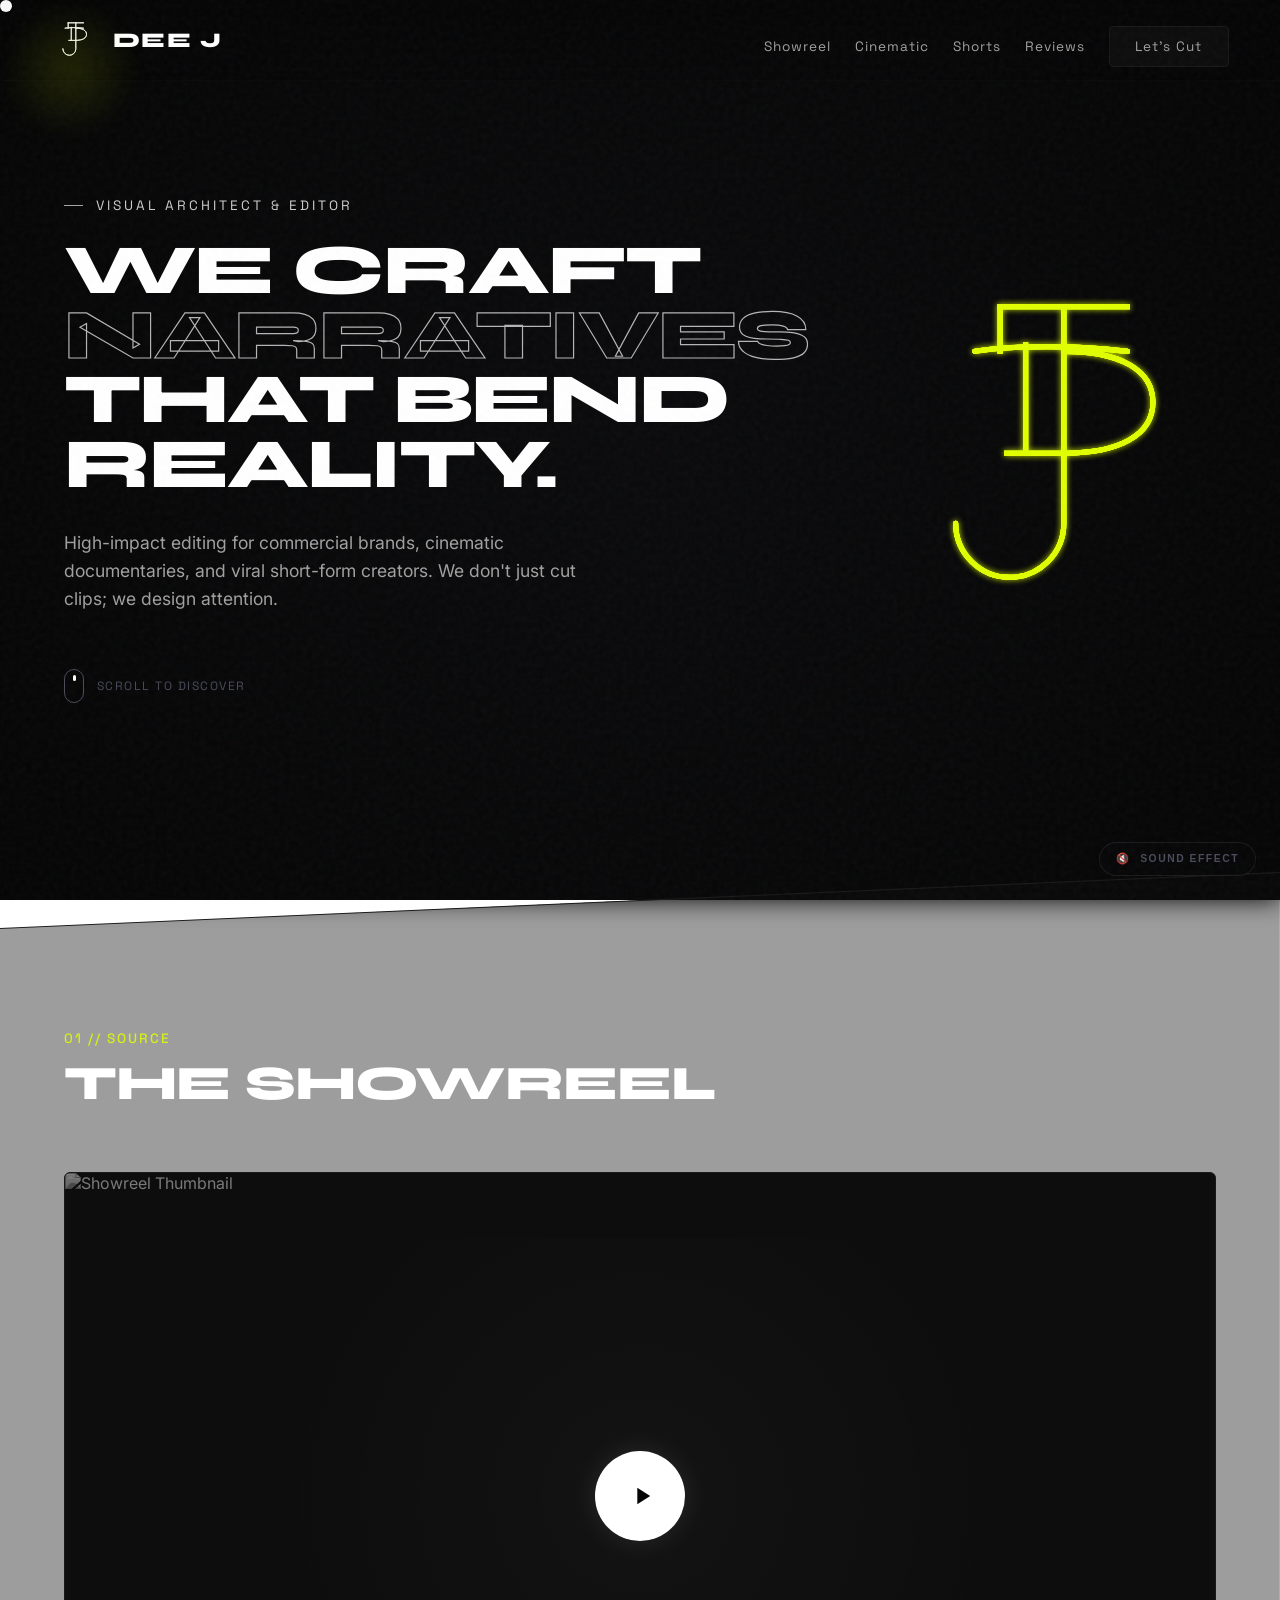
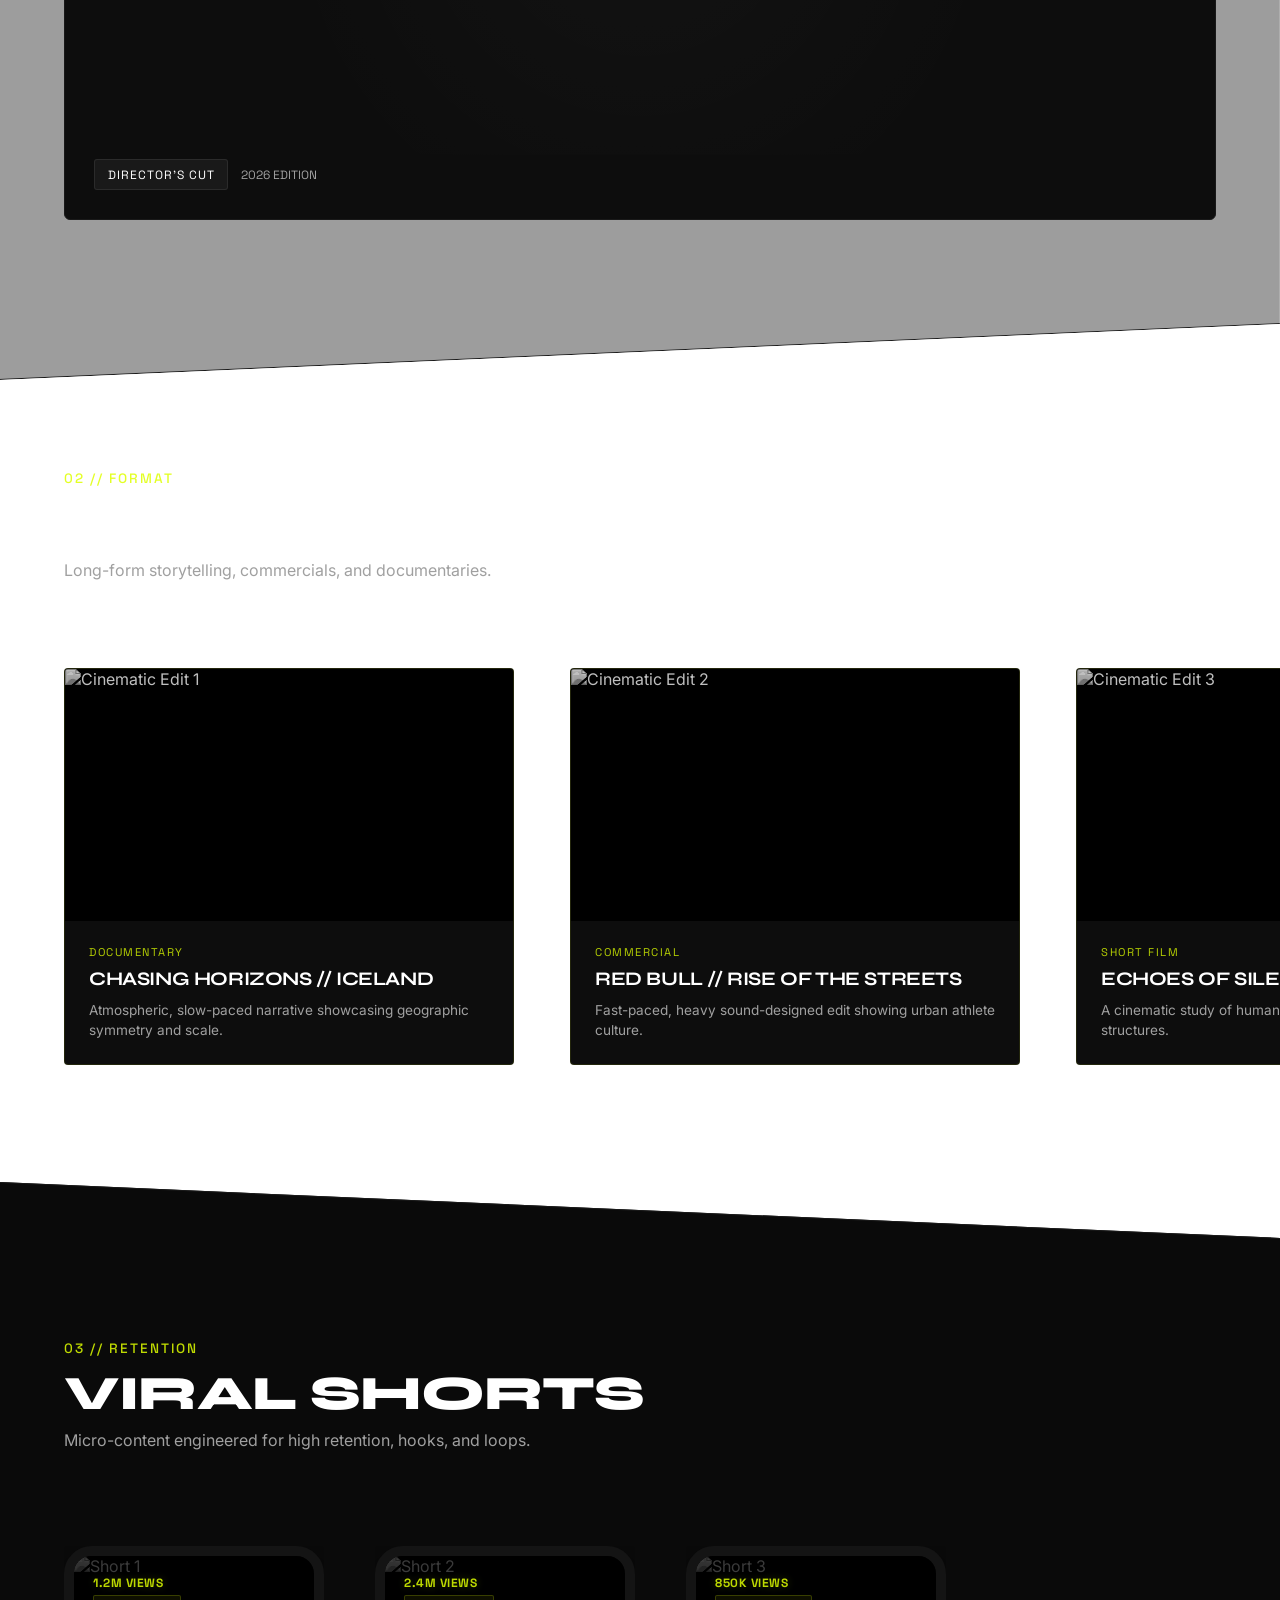
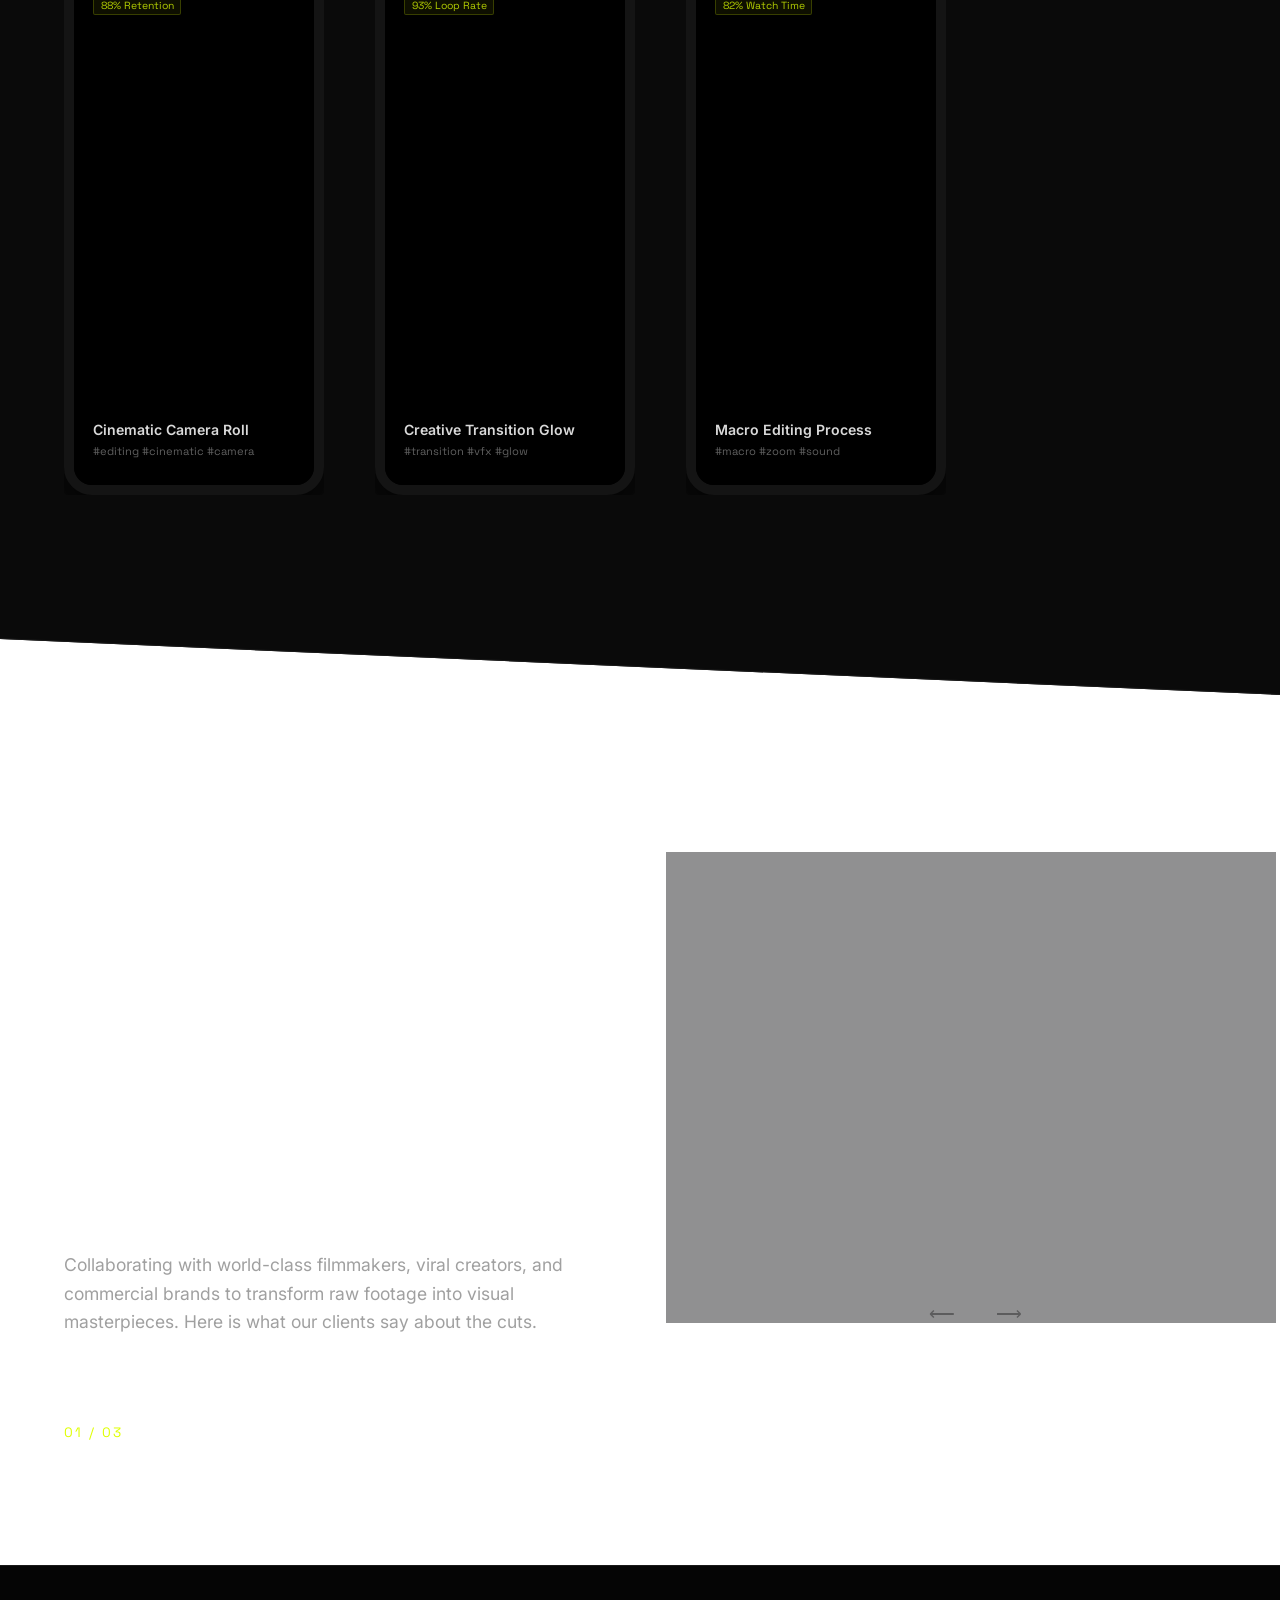
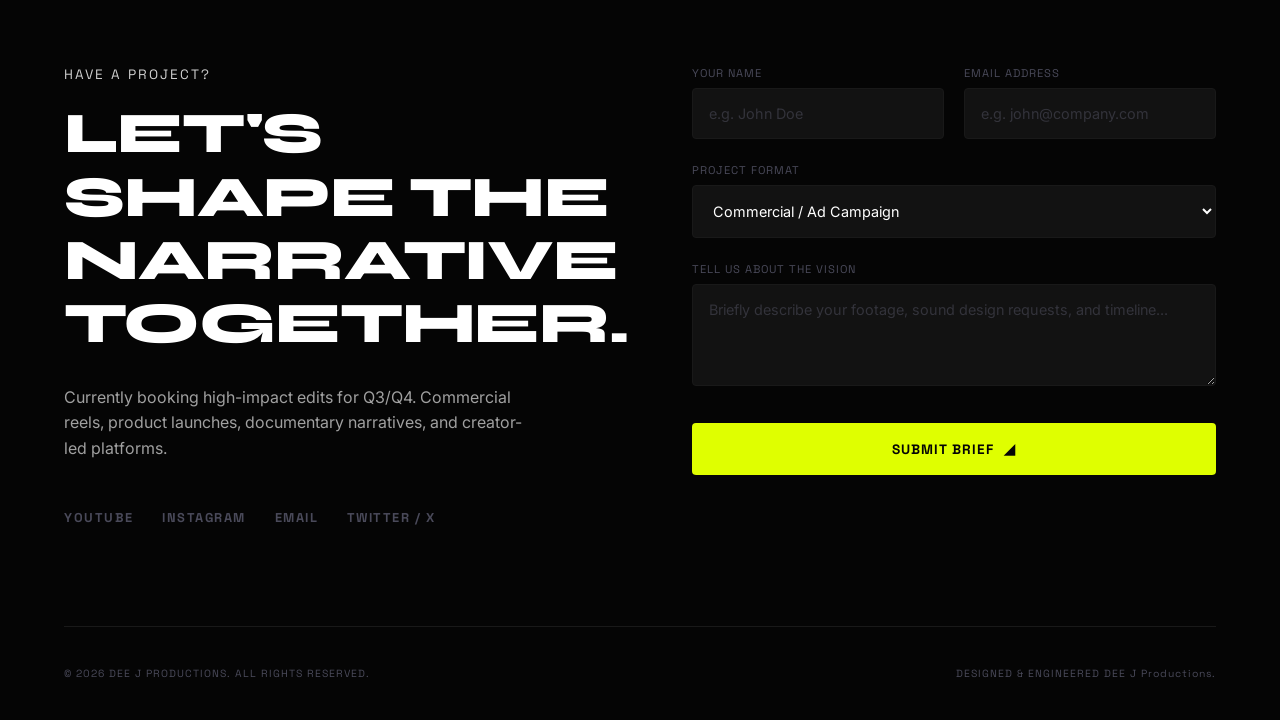
==== commit 5aeaf9f7: "Optimize review section height to prevent buttons overlapping testimonials on mobile" ====
--- a/PRacto pr/index.html
+++ b/PRacto pr/index.html
@@ -14,7 +14,7 @@
         rel="stylesheet">
 
     <!-- Stylesheets -->
-    <link rel="stylesheet" href="index.css?v=2.2.2">
+    <link rel="stylesheet" href="index.css?v=2.2.4">
 
     <!-- CDNs (GSAP, Lenis) -->
     <script src="https://cdnjs.cloudflare.com/ajax/libs/gsap/3.12.2/gsap.min.js"></script>
@@ -591,9 +591,9 @@
     </div>
 
     <!-- Script Imports -->
-    <script src="sound-manager.js?v=2.2.2"></script>
-    <script src="three-bg.js?v=2.2.2"></script>
-    <script src="app.js?v=2.2.2"></script>
+    <script src="sound-manager.js?v=2.2.4"></script>
+    <script src="three-bg.js?v=2.2.4"></script>
+    <script src="app.js?v=2.2.4"></script>
 </body>
 
 </html>
--- a/PRacto pr/index.css
+++ b/PRacto pr/index.css
@@ -258,6 +258,7 @@
     from {
         filter: drop-shadow(0 0 2px rgba(255, 255, 255, 0.45)) drop-shadow(0 0 6px rgba(255, 255, 255, 0.6));
     }
+
     to {
         filter: drop-shadow(0 0 3px rgba(255, 255, 255, 0.75)) drop-shadow(0 0 12px rgba(255, 255, 255, 0.95));
     }
@@ -1351,6 +1352,7 @@
     .shorts-slider-track {
         gap: 2.5rem;
     }
+
     .nav-links {
         gap: 1.2rem;
     }
@@ -1717,7 +1719,7 @@
 .reviews-controls {
     display: flex;
     gap: 1.2rem;
-    margin-top: 2rem;
+    margin-top: 3rem;
     padding-left: 0.5rem;
 }
 
@@ -1767,7 +1769,7 @@
 
     .reviews-stack {
         height: auto;
-        min-height: 380px;
+        min-height: 280px;
     }
 
     .review-card {
@@ -1794,14 +1796,15 @@
     }
 
     .reviews-stack {
-        min-height: 420px;
+        min-height: 300px;
     }
 }
 
 /* Floating Audio Panel Controls */
 .audio-panel-wrapper {
     position: fixed;
-    bottom: 24px; /* Dock at bottom-right on desktop */
+    bottom: 24px;
+    /* Dock at bottom-right on desktop */
     right: 24px;
     z-index: 1000;
     font-family: var(--font-mono);
@@ -1841,7 +1844,8 @@
 
 #audio-settings-menu {
     position: absolute;
-    bottom: calc(100% + 12px); /* Slide up on desktop */
+    bottom: calc(100% + 12px);
+    /* Slide up on desktop */
     right: 0;
     width: 260px;
     background: rgba(10, 10, 12, 0.65);
@@ -1960,16 +1964,17 @@
 
 @media (max-width: 1024px) {
     .audio-panel-wrapper {
-        bottom: 95px; /* Dock right above the bottom menu dock on mobile */
+        bottom: 95px;
+        /* Dock right above the bottom menu dock on mobile */
         right: 16px;
     }
-    
+
     #audio-settings-menu {
         bottom: calc(100% + 12px);
         right: 0;
         transform: translateY(10px) scale(0.95);
     }
-    
+
     .audio-panel-wrapper.expanded #audio-settings-menu {
         transform: translateY(0) scale(1);
     }
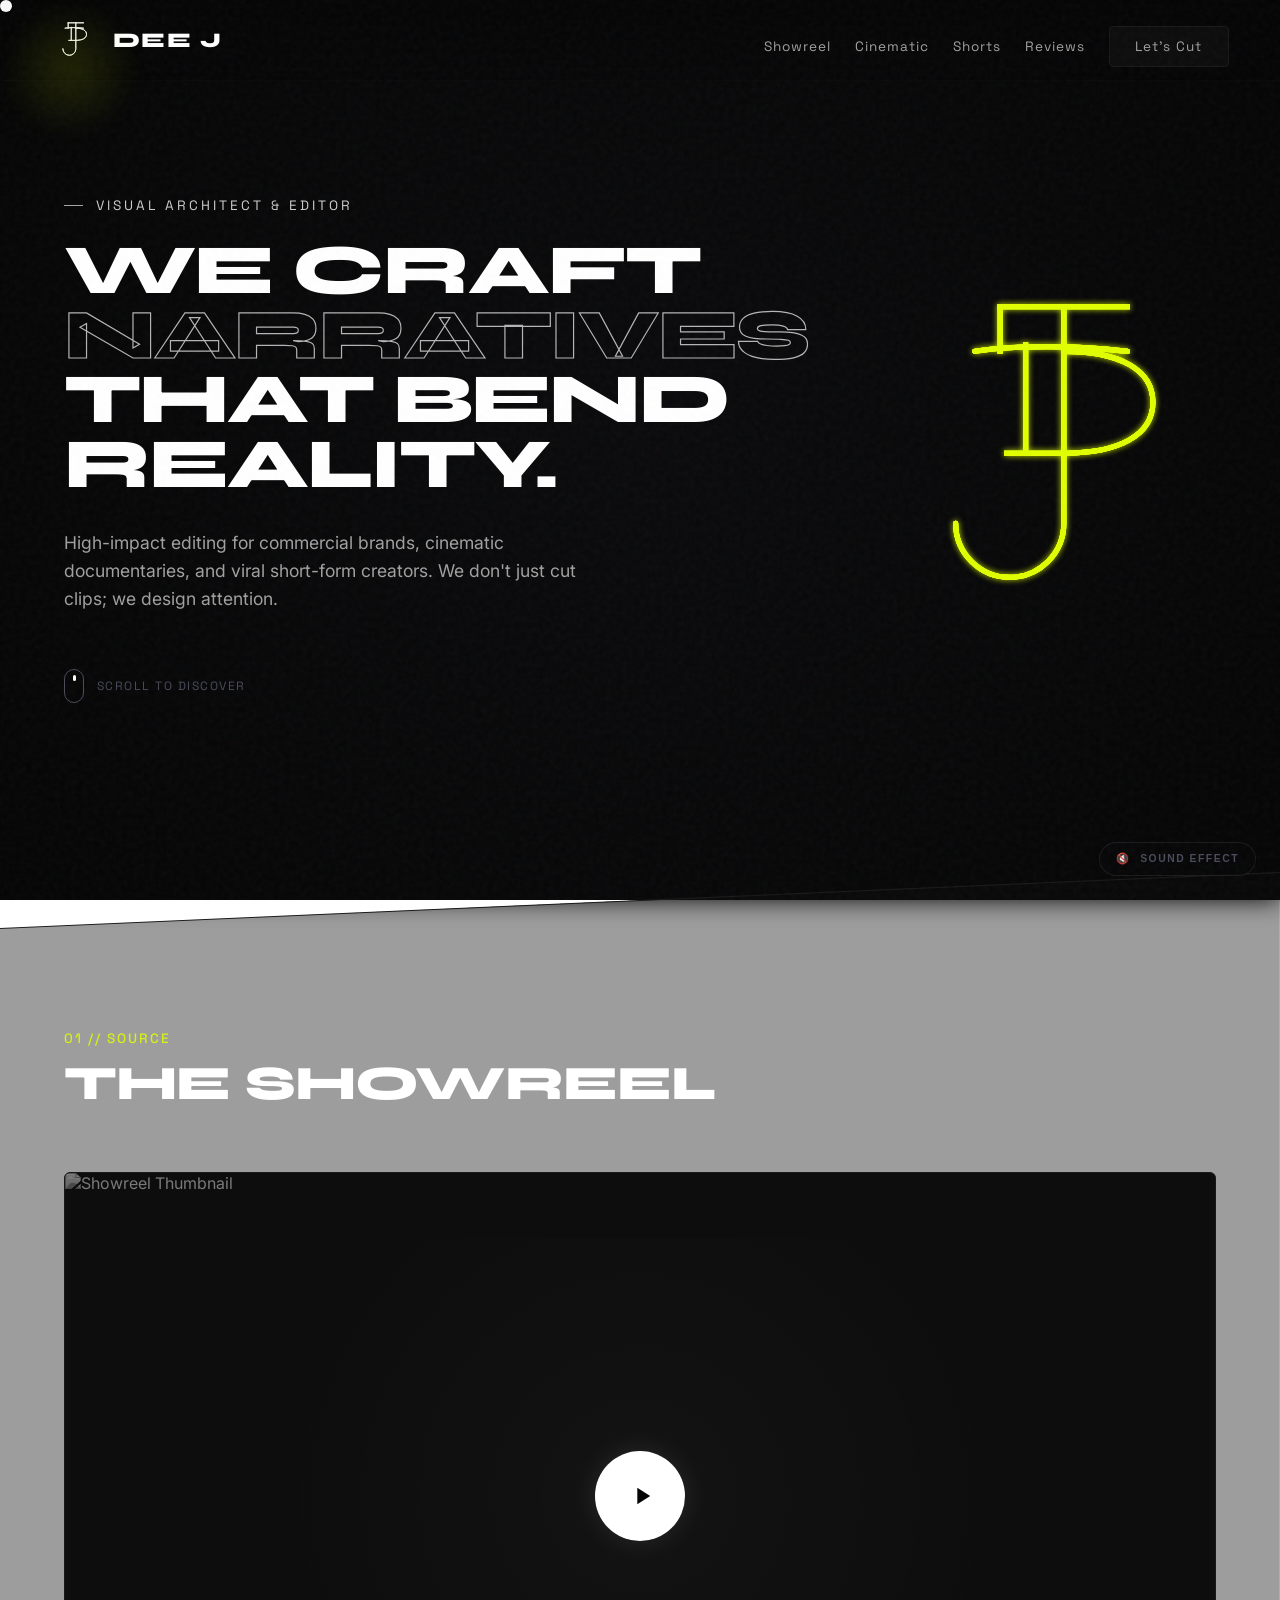
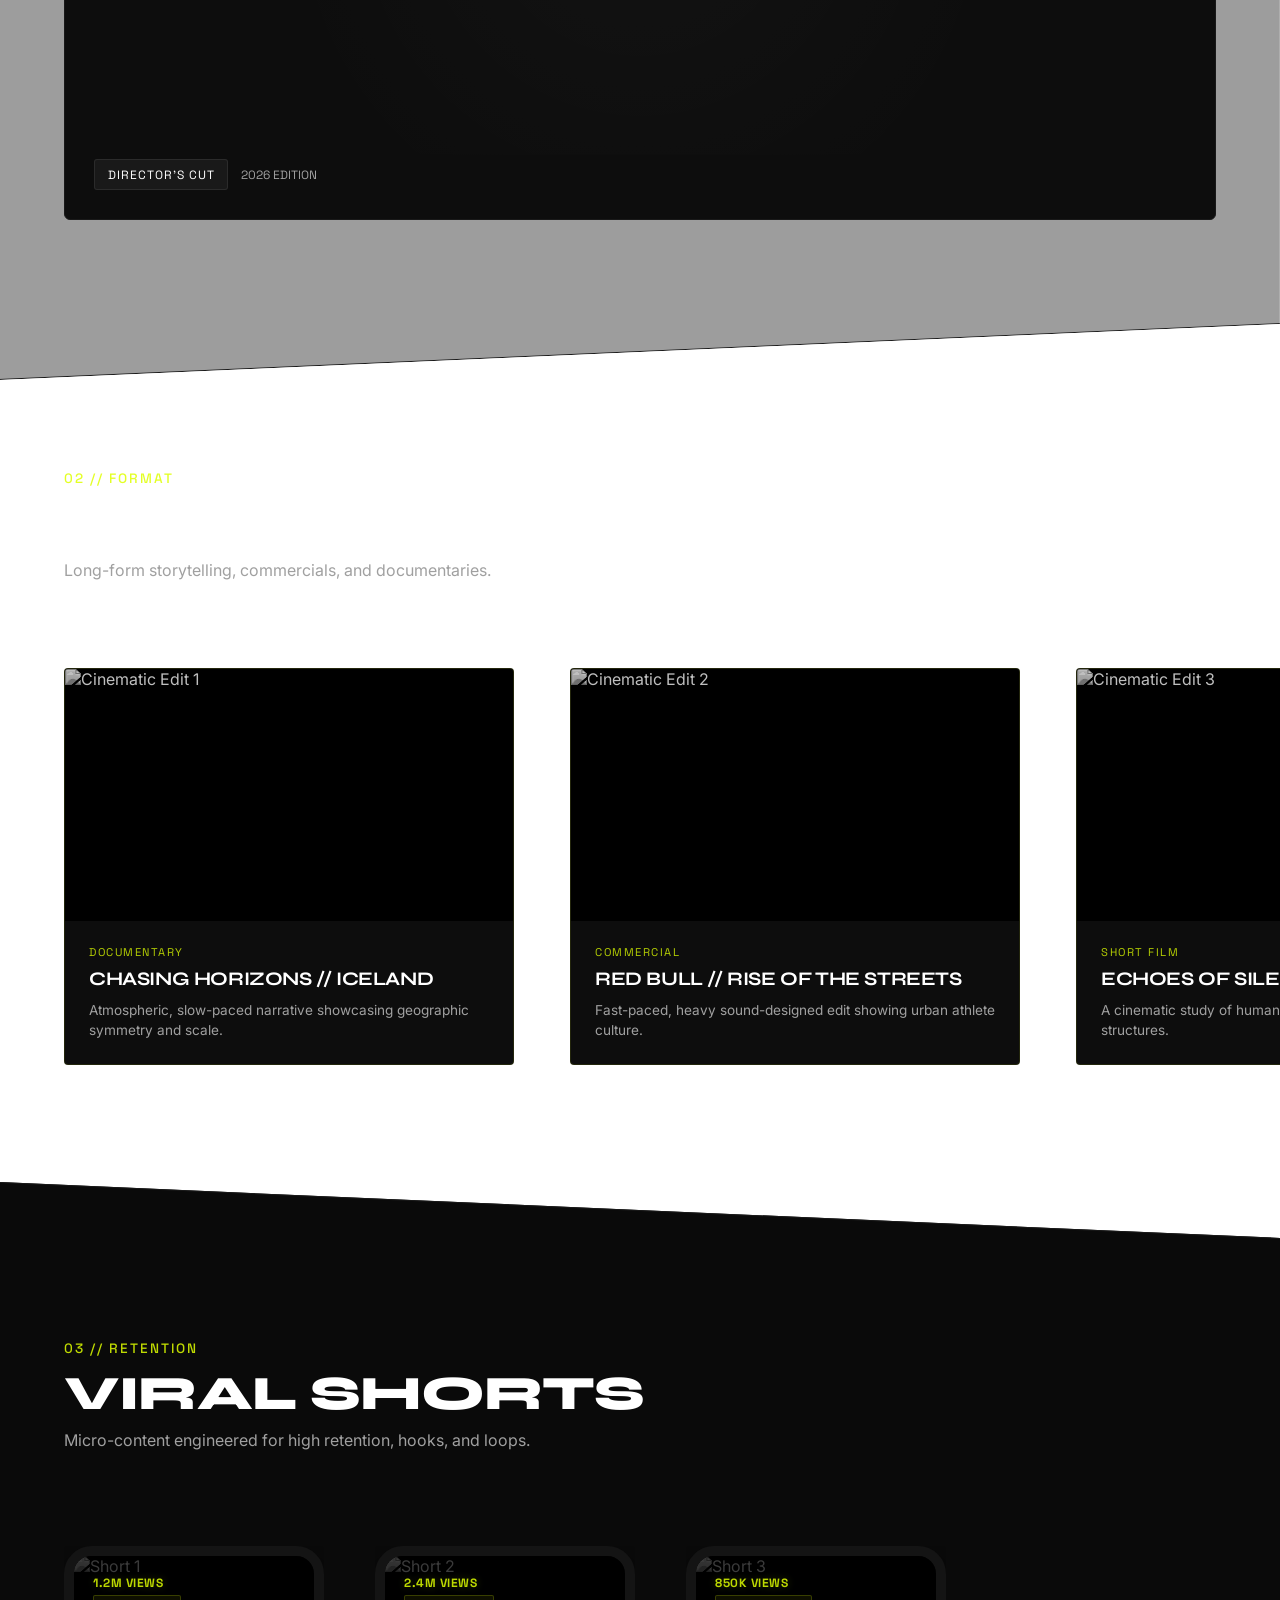
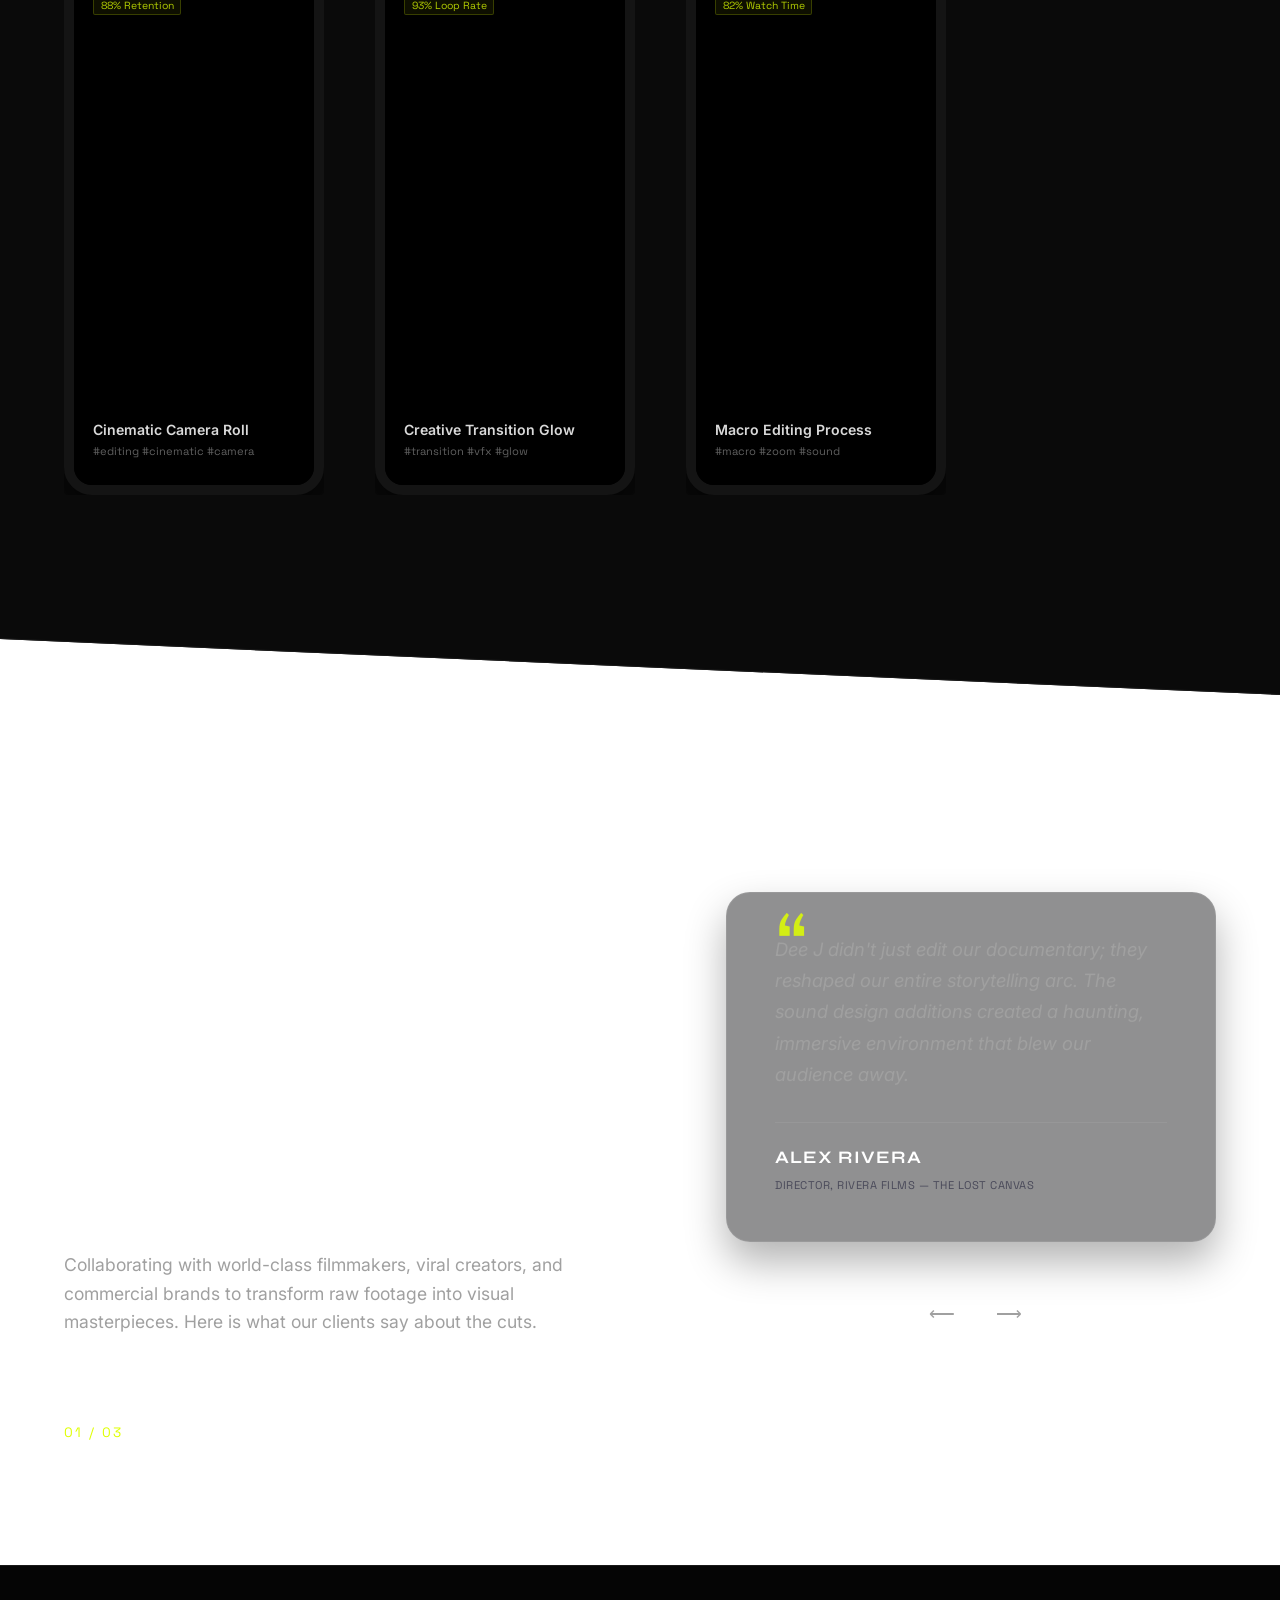
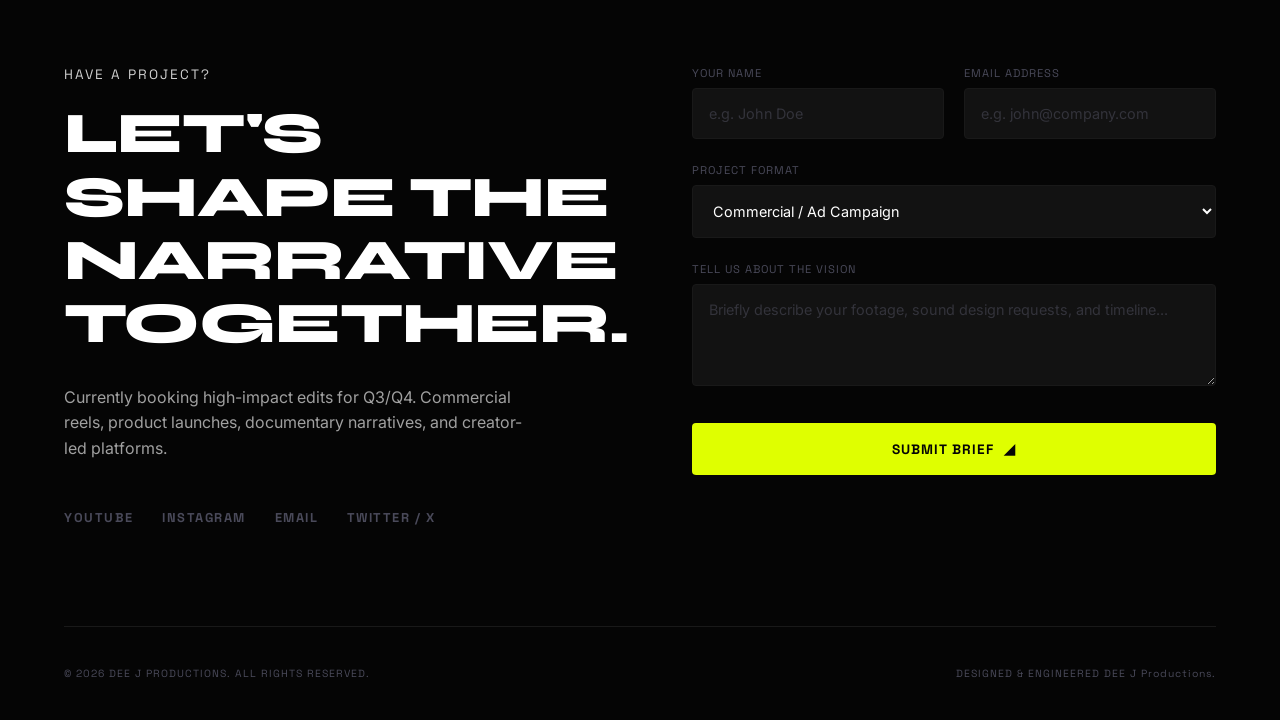
==== commit 21cc51e5: "Cleanup duplicate empty state CSS definitions in bookings.html and bump version tags to v=2.2.5" ====
--- a/PRacto pr/index.html
+++ b/PRacto pr/index.html
@@ -14,7 +14,7 @@
         rel="stylesheet">
 
     <!-- Stylesheets -->
-    <link rel="stylesheet" href="index.css?v=2.2.4">
+    <link rel="stylesheet" href="index.css?v=2.2.5">
 
     <!-- CDNs (GSAP, Lenis) -->
     <script src="https://cdnjs.cloudflare.com/ajax/libs/gsap/3.12.2/gsap.min.js"></script>
@@ -591,9 +591,9 @@
     </div>
 
     <!-- Script Imports -->
-    <script src="sound-manager.js?v=2.2.4"></script>
-    <script src="three-bg.js?v=2.2.4"></script>
-    <script src="app.js?v=2.2.4"></script>
+    <script src="sound-manager.js?v=2.2.5"></script>
+    <script src="three-bg.js?v=2.2.5"></script>
+    <script src="app.js?v=2.2.5"></script>
 </body>
 
 </html>
--- a/PRacto pr/index.css
+++ b/PRacto pr/index.css
@@ -788,7 +788,7 @@
     border: 1px solid rgba(223, 255, 0, 0.1);
     border-radius: 4px;
     overflow: hidden;
-    transition: var(--transition-smooth);
+    transition: border-color var(--transition-smooth), box-shadow var(--transition-smooth);
     cursor: pointer;
     flex-shrink: 0;
     position: relative;
@@ -802,7 +802,6 @@
 
 .video-card:hover {
     border-color: var(--color-neon);
-    transform: translateY(-6px);
     box-shadow: 0 15px 35px rgba(223, 255, 0, 0.18);
 }
 
@@ -1503,6 +1502,7 @@
         max-width: 90vw;
         justify-content: center;
         align-items: center;
+        animation: menuBounce 0.8s cubic-bezier(0.25, 1, 0.5, 1) forwards;
     }
 
     .nav-link {
@@ -2061,4 +2061,20 @@
 .admin-submit-btn {
     width: 100%;
     margin-top: 1rem;
+}
+
+/* Mobile floating capsule menu load entrance animation */
+@keyframes menuBounce {
+    0% {
+        transform: translate(-50%, 80px) scale(0.9);
+        opacity: 0;
+    }
+    60% {
+        transform: translate(-50%, -8px) scale(1.03);
+        opacity: 1;
+    }
+    100% {
+        transform: translate(-50%, 0) scale(1);
+        opacity: 1;
+    }
 }
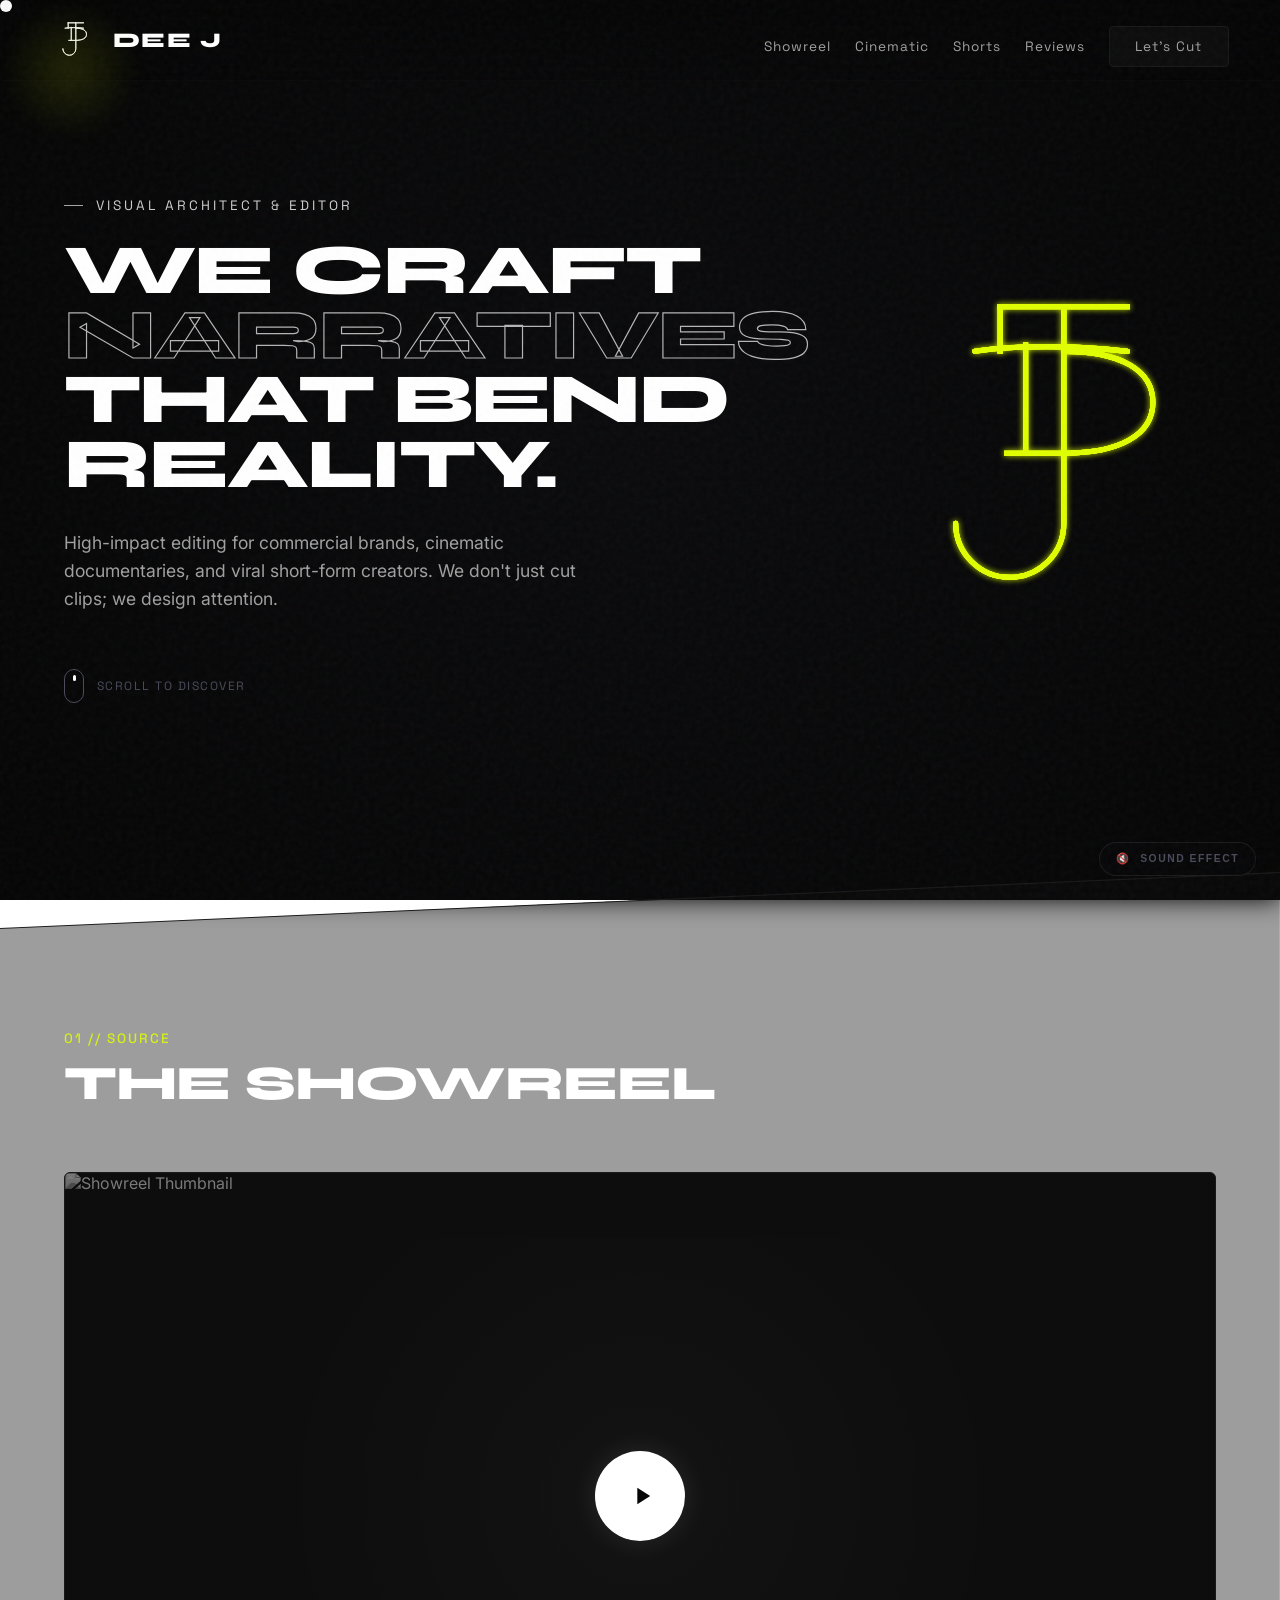
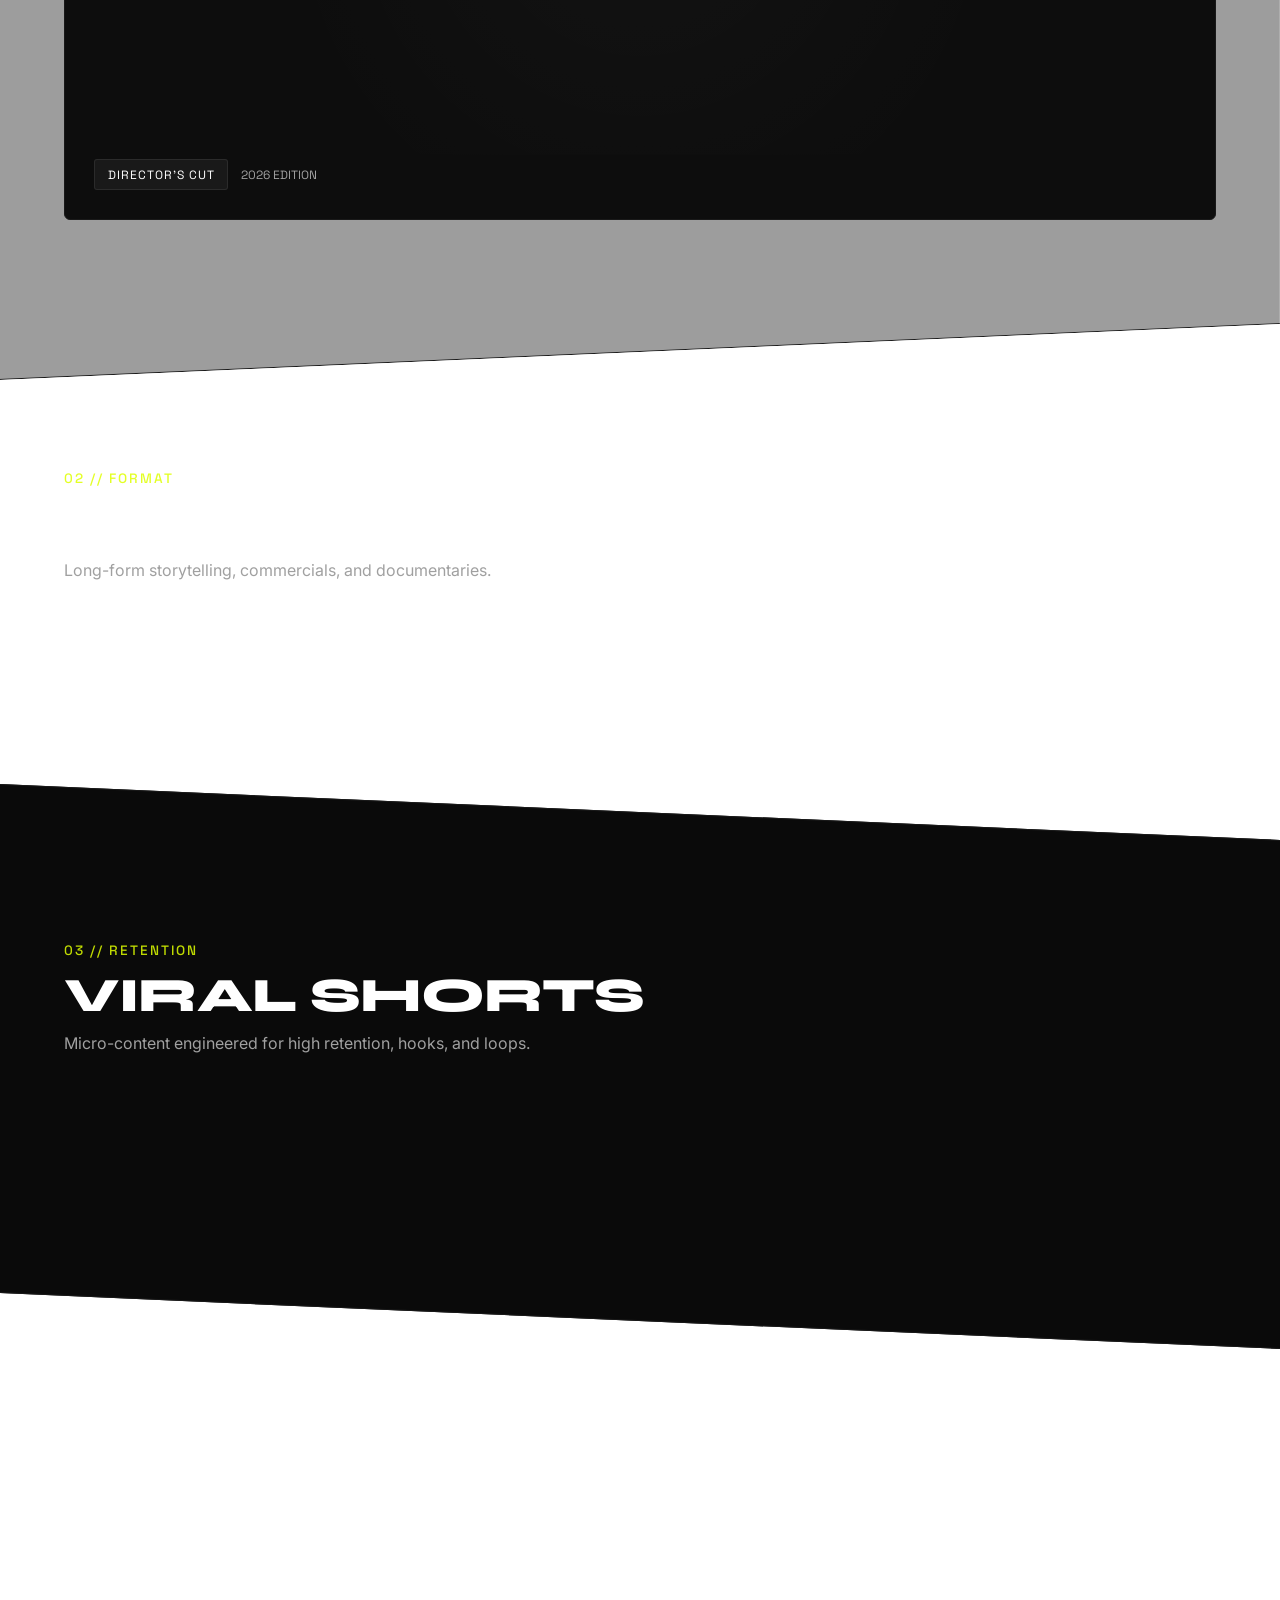
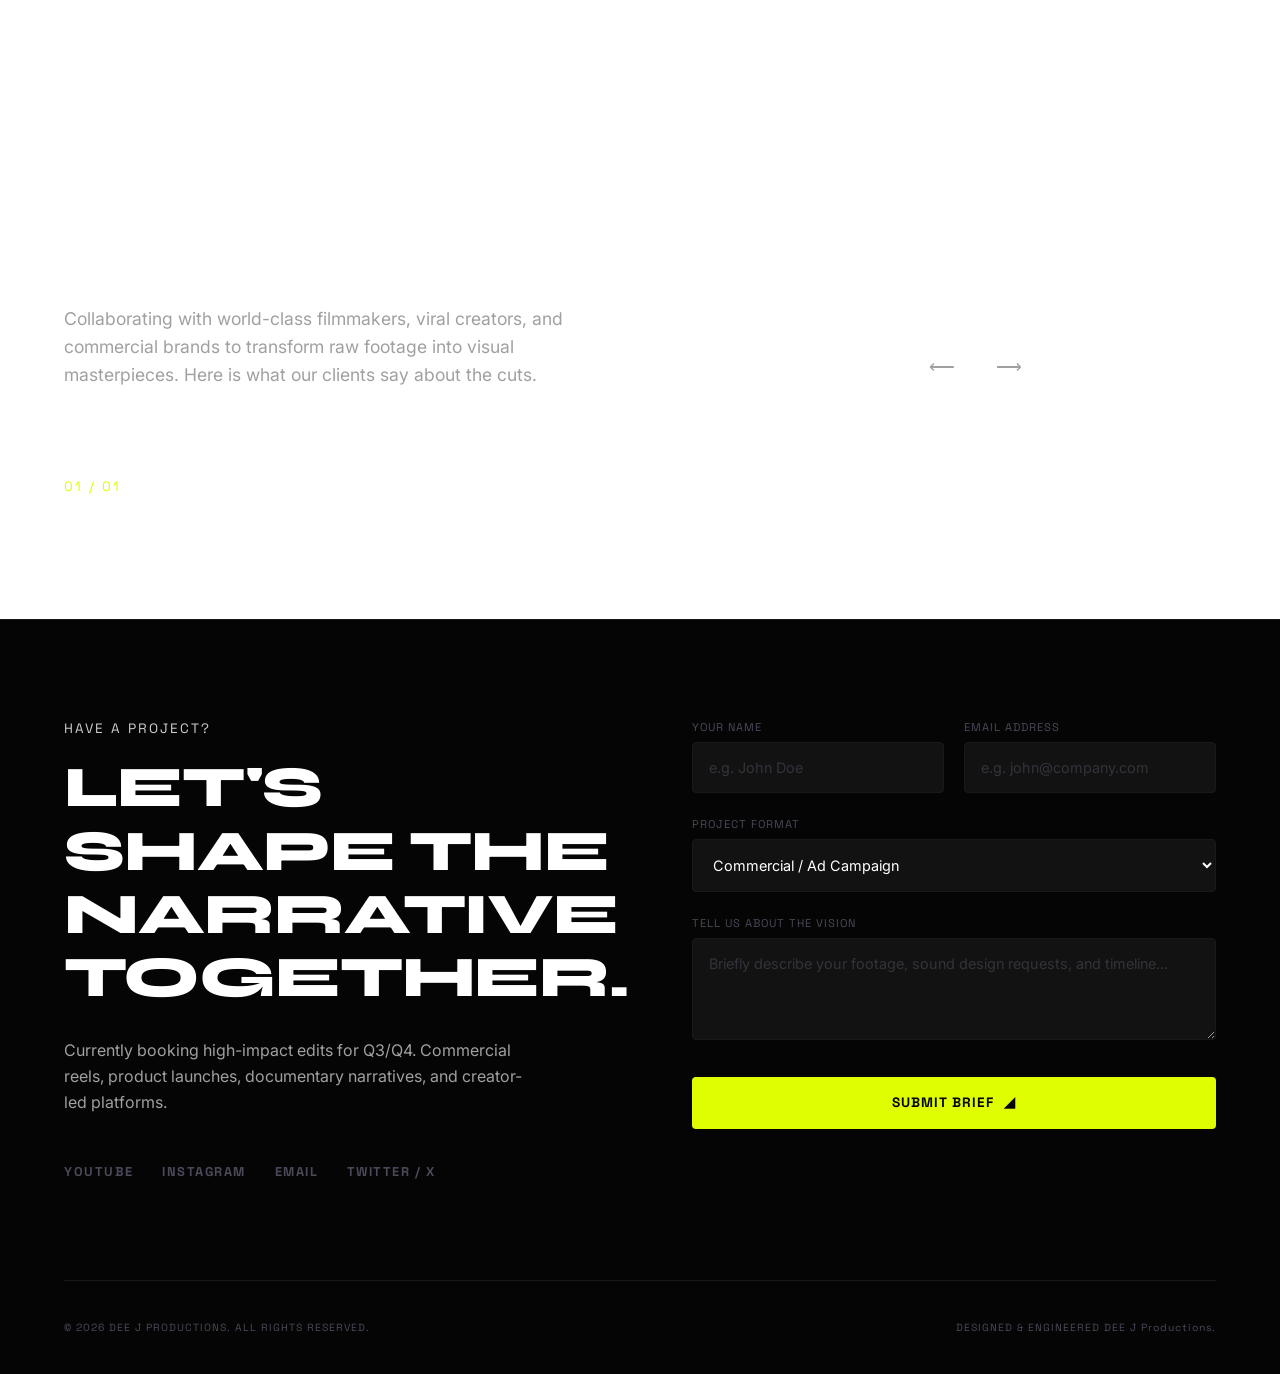
==== commit 35c72fb2: "feat: CMS Content Manager - admin can manage videos and reviews via admin panel" ====
--- a/PRacto pr/index.html
+++ b/PRacto pr/index.html
@@ -14,7 +14,7 @@
         rel="stylesheet">
 
     <!-- Stylesheets -->
-    <link rel="stylesheet" href="index.css?v=2.2.5">
+    <link rel="stylesheet" href="index.css?v=2.2.6">
 
     <!-- CDNs (GSAP, Lenis) -->
     <script src="https://cdnjs.cloudflare.com/ajax/libs/gsap/3.12.2/gsap.min.js"></script>
@@ -202,7 +202,7 @@
             </div>
         </section>
 
-        <!-- LONG-FORM SECTION (HORIZONTAL SCROLL - 5 VIDEOS) -->
+        <!-- LONG-FORM SECTION (HORIZONTAL SCROLL - DYNAMIC) -->
         <section id="longform" class="longform-section">
             <div class="section-container">
                 <div class="section-header">
@@ -211,140 +211,14 @@
                     <p class="section-subtitle">Long-form storytelling, commercials, and documentaries.</p>
                 </div>
                 <div class="horizontal-scroll-container">
-                    <div class="horizontal-scroll-track">
-                        <!-- Card 1 -->
-                        <div class="video-card long-card" data-video-id="ScMzIvxBSi4">
-                            <div class="card-image-wrapper">
-                                <img src="https://img.youtube.com/vi/ScMzIvxBSi4/maxresdefault.jpg"
-                                    alt="Cinematic Edit 1">
-                                <div class="card-overlay">
-                                    <span class="card-play-icon">◢</span>
-                                </div>
-                            </div>
-                            <div class="card-info">
-                                <span class="card-genre">DOCUMENTARY</span>
-                                <h3 class="card-title">CHASING HORIZONS // ICELAND</h3>
-                                <p class="card-desc">Atmospheric, slow-paced narrative showcasing geographic symmetry
-                                    and scale.</p>
-                            </div>
-                        </div>
-                        <!-- Card 2 -->
-                        <div class="video-card long-card" data-video-id="rrrS4nBGlgs">
-                            <div class="card-image-wrapper">
-                                <img src="https://img.youtube.com/vi/rrrS4nBGlgs/maxresdefault.jpg"
-                                    alt="Cinematic Edit 2">
-                                <div class="card-overlay">
-                                    <span class="card-play-icon">◢</span>
-                                </div>
-                            </div>
-                            <div class="card-info">
-                                <span class="card-genre">COMMERCIAL</span>
-                                <h3 class="card-title">RED BULL // RISE OF THE STREETS</h3>
-                                <p class="card-desc">Fast-paced, heavy sound-designed edit showing urban athlete
-                                    culture.</p>
-                            </div>
-                        </div>
-                        <!-- Card 3 -->
-                        <div class="video-card long-card" data-video-id="ME50Lp60OiY">
-                            <div class="card-image-wrapper">
-                                <img src="https://img.youtube.com/vi/ME50Lp60OiY/maxresdefault.jpg"
-                                    alt="Cinematic Edit 3">
-                                <div class="card-overlay">
-                                    <span class="card-play-icon">◢</span>
-                                </div>
-                            </div>
-                            <div class="card-info">
-                                <span class="card-genre">SHORT FILM</span>
-                                <h3 class="card-title">ECHOES OF SILENCE</h3>
-                                <p class="card-desc">A cinematic study of human isolation in desolate architectural
-                                    structures.</p>
-                            </div>
-                        </div>
-                        <!-- Card 4 -->
-                        <div class="video-card long-card" data-video-id="1YNZ_ArMhco">
-                            <div class="card-image-wrapper">
-                                <img src="https://img.youtube.com/vi/1YNZ_ArMhco/maxresdefault.jpg"
-                                    alt="Cinematic Edit 4">
-                                <div class="card-overlay">
-                                    <span class="card-play-icon">◢</span>
-                                </div>
-                            </div>
-                            <div class="card-info">
-                                <span class="card-genre">BRAND FILM</span>
-                                <h3 class="card-title">ORIGIN // LUXURY TIMEPIECE</h3>
-                                <p class="card-desc">Sleek tracking macro shots, rhythmic clock sweeps, and rich gold
-                                    colors.</p>
-                            </div>
-                        </div>
-                        <!-- Card 5 -->
-                        <div class="video-card long-card" data-video-id="bLrnh34NJbI">
-                            <div class="card-image-wrapper">
-                                <img src="https://img.youtube.com/vi/bLrnh34NJbI/maxresdefault.jpg"
-                                    alt="Cinematic Edit 5">
-                                <div class="card-overlay">
-                                    <span class="card-play-icon">◢</span>
-                                </div>
-                            </div>
-                            <div class="card-info">
-                                <span class="card-genre">DOCUMENTARY</span>
-                                <h3 class="card-title">WILD ALASKA // GLACIER PATHS</h3>
-                                <p class="card-desc">Immersive natural soundscapes and soaring aerial vistas of frozen
-                                    valleys.</p>
-                            </div>
-                        </div>
-                        <!-- Card 6 -->
-                        <div class="video-card long-card" data-video-id="NzhPSaVeOBc">
-                            <div class="card-image-wrapper">
-                                <img src="https://img.youtube.com/vi/NzhPSaVeOBc/maxresdefault.jpg"
-                                    alt="Cinematic Edit 6">
-                                <div class="card-overlay">
-                                    <span class="card-play-icon">◢</span>
-                                </div>
-                            </div>
-                            <div class="card-info">
-                                <span class="card-genre">MUSIC VIDEO</span>
-                                <h3 class="card-title">LOST IN RESONANCE</h3>
-                                <p class="card-desc">Psychedelic rhythm-synced transitions and heavy glitch effects.</p>
-                            </div>
-                        </div>
-                        <!-- Card 7 -->
-                        <div class="video-card long-card" data-video-id="GFC52IB6wJQ">
-                            <div class="card-image-wrapper">
-                                <img src="https://img.youtube.com/vi/GFC52IB6wJQ/maxresdefault.jpg"
-                                    alt="Cinematic Edit 7">
-                                <div class="card-overlay">
-                                    <span class="card-play-icon">◢</span>
-                                </div>
-                            </div>
-                            <div class="card-info">
-                                <span class="card-genre">COMMERCIAL</span>
-                                <h3 class="card-title">PORSCHE // ELECTRIC APEX</h3>
-                                <p class="card-desc">Adrenaline-fueled visual edits showcasing automotive speeds and
-                                    curves.</p>
-                            </div>
-                        </div>
-                        <!-- Card 8 -->
-                        <div class="video-card long-card" data-video-id="NMBho4yB080">
-                            <div class="card-image-wrapper">
-                                <img src="https://img.youtube.com/vi/NMBho4yB080/maxresdefault.jpg"
-                                    alt="Cinematic Edit 8">
-                                <div class="card-overlay">
-                                    <span class="card-play-icon">◢</span>
-                                </div>
-                            </div>
-                            <div class="card-info">
-                                <span class="card-genre">BRAND FILM</span>
-                                <h3 class="card-title">NEON FUTURE // CYBER LAB</h3>
-                                <p class="card-desc">Sci-fi product showcase with heavy color grading and synthesized
-                                    sound design.</p>
-                            </div>
-                        </div>
-                    </div>
-                </div>
-            </div>
-        </section>
-
-        <!-- SHORTS SECTION (3D STACKED FEED - 10 VIDEOS) -->
+                    <div class="horizontal-scroll-track" id="cinematic-track">
+                        <!-- Dynamic cinematic cards loaded from Firestore -->
+                    </div>
+                </div>
+            </div>
+        </section>
+
+        <!-- SHORTS SECTION (3D STACKED FEED - DYNAMIC) -->
         <section id="shorts" class="shorts-section">
             <div class="section-container">
                 <div class="section-header">
@@ -353,67 +227,8 @@
                     <p class="section-subtitle">Micro-content engineered for high retention, hooks, and loops.</p>
                 </div>
                 <div class="shorts-slider-container">
-                    <div class="shorts-slider-track">
-                        <!-- Short 1 -->
-                        <div class="video-card short-card" data-video-id="NRYuZX7bJ_Q">
-                            <div class="phone-mockup">
-                                <div class="phone-screen">
-                                    <img src="https://img.youtube.com/vi/NRYuZX7bJ_Q/hqdefault.jpg" alt="Short 1"
-                                        class="short-thumb">
-                                    <div class="short-overlay">
-                                        <div class="short-stats">
-                                            <span class="stat-views">1.2M VIEWS</span>
-                                            <span class="stat-retention">88% Retention</span>
-                                        </div>
-                                        <div class="short-info">
-                                            <h4 class="short-title">Cinematic Camera Roll</h4>
-                                            <p class="short-tags">#editing #cinematic #camera</p>
-                                        </div>
-                                        <span class="card-play-icon">◢</span>
-                                    </div>
-                                </div>
-                            </div>
-                        </div>
-                        <!-- Short 2 -->
-                        <div class="video-card short-card" data-video-id="tGkN3cbGJLI">
-                            <div class="phone-mockup">
-                                <div class="phone-screen">
-                                    <img src="https://img.youtube.com/vi/tGkN3cbGJLI/hqdefault.jpg" alt="Short 2"
-                                        class="short-thumb">
-                                    <div class="short-overlay">
-                                        <div class="short-stats">
-                                            <span class="stat-views">2.4M VIEWS</span>
-                                            <span class="stat-retention">93% Loop Rate</span>
-                                        </div>
-                                        <div class="short-info">
-                                            <h4 class="short-title">Creative Transition Glow</h4>
-                                            <p class="short-tags">#transition #vfx #glow</p>
-                                        </div>
-                                        <span class="card-play-icon">◢</span>
-                                    </div>
-                                </div>
-                            </div>
-                        </div>
-                        <!-- Short 3 -->
-                        <div class="video-card short-card" data-video-id="Cq_cKv-1wr4">
-                            <div class="phone-mockup">
-                                <div class="phone-screen">
-                                    <img src="https://img.youtube.com/vi/Cq_cKv-1wr4/hqdefault.jpg" alt="Short 3"
-                                        class="short-thumb">
-                                    <div class="short-overlay">
-                                        <div class="short-stats">
-                                            <span class="stat-views">850K VIEWS</span>
-                                            <span class="stat-retention">82% Watch Time</span>
-                                        </div>
-                                        <div class="short-info">
-                                            <h4 class="short-title">Macro Editing Process</h4>
-                                            <p class="short-tags">#macro #zoom #sound</p>
-                                        </div>
-                                        <span class="card-play-icon">◢</span>
-                                    </div>
-                                </div>
-                            </div>
-                        </div>
+                    <div class="shorts-slider-track" id="shorts-track">
+                        <!-- Dynamic shorts cards loaded from Firestore -->
                     </div>
                 </div>
             </div>
@@ -435,51 +250,15 @@
                         raw footage into visual masterpieces. Here is what our clients say about the cuts.
                     </p>
                     <div class="reviews-slider-indicator">
-                        <span class="active-index-label">01 / 03</span>
+                        <span class="active-index-label">01 / 01</span>
                     </div>
                 </div>
 
                 <div class="hero-right reviews-right">
-                    <div class="reviews-stack">
-                        <!-- Review Card 1 -->
-                        <div class="review-card active" data-index="0">
-                            <div class="review-quote-icon">“</div>
-                            <p class="review-text-content">
-                                Dee J didn't just edit our documentary; they reshaped our entire storytelling arc. The
-                                sound design additions created a haunting, immersive environment that blew our audience
-                                away.
-                            </p>
-                            <div class="review-author-meta">
-                                <h4 class="review-author-name">Alex Rivera</h4>
-                                <span class="review-author-details">Director, Rivera Films — The Lost Canvas</span>
-                            </div>
-                        </div>
-
-                        <!-- Review Card 2 -->
-                        <div class="review-card" data-index="1">
-                            <div class="review-quote-icon">“</div>
-                            <p class="review-text-content">
-                                Absolutely insane watch time metrics. Since switching to their editing pipeline, our
-                                retention rates have averaged 88%+ and our subscriber count surged by over a million.
-                            </p>
-                            <div class="review-author-meta">
-                                <h4 class="review-author-name">Sarah K.</h4>
-                                <span class="review-author-details">Creator — Macro Tech Series (1.8M Subs)</span>
-                            </div>
-                        </div>
-
-                        <!-- Review Card 3 -->
-                        <div class="review-card" data-index="2">
-                            <div class="review-quote-icon">“</div>
-                            <p class="review-text-content">
-                                High-performance, visual precision, and incredibly fast turnarounds. The cinematic
-                                pacing they brought to our product launch campaign set a new sales record.
-                            </p>
-                            <div class="review-author-meta">
-                                <h4 class="review-author-name">Marcus Vance</h4>
-                                <span class="review-author-details">Creative Director, Vance Media — Vanguard X</span>
-                            </div>
-                        </div>
+                    <div class="reviews-stack" id="reviews-stack">
+                        <!-- Dynamic reviews loaded from Firestore -->
+
+                        <!-- Dynamic reviews loaded from Firestore -->
                     </div>
 
                     <div class="reviews-controls">
@@ -591,9 +370,10 @@
     </div>
 
     <!-- Script Imports -->
-    <script src="sound-manager.js?v=2.2.5"></script>
-    <script src="three-bg.js?v=2.2.5"></script>
-    <script src="app.js?v=2.2.5"></script>
+    <script src="sound-manager.js?v=2.2.6"></script>
+    <script src="three-bg.js?v=2.2.6"></script>
+    <script src="content-loader.js?v=2.2.6"></script>
+    <script src="app.js?v=2.2.6"></script>
 </body>
 
 </html>
--- a/PRacto pr/index.css
+++ b/PRacto pr/index.css
@@ -2069,10 +2069,12 @@
         transform: translate(-50%, 80px) scale(0.9);
         opacity: 0;
     }
+
     60% {
         transform: translate(-50%, -8px) scale(1.03);
         opacity: 1;
     }
+
     100% {
         transform: translate(-50%, 0) scale(1);
         opacity: 1;
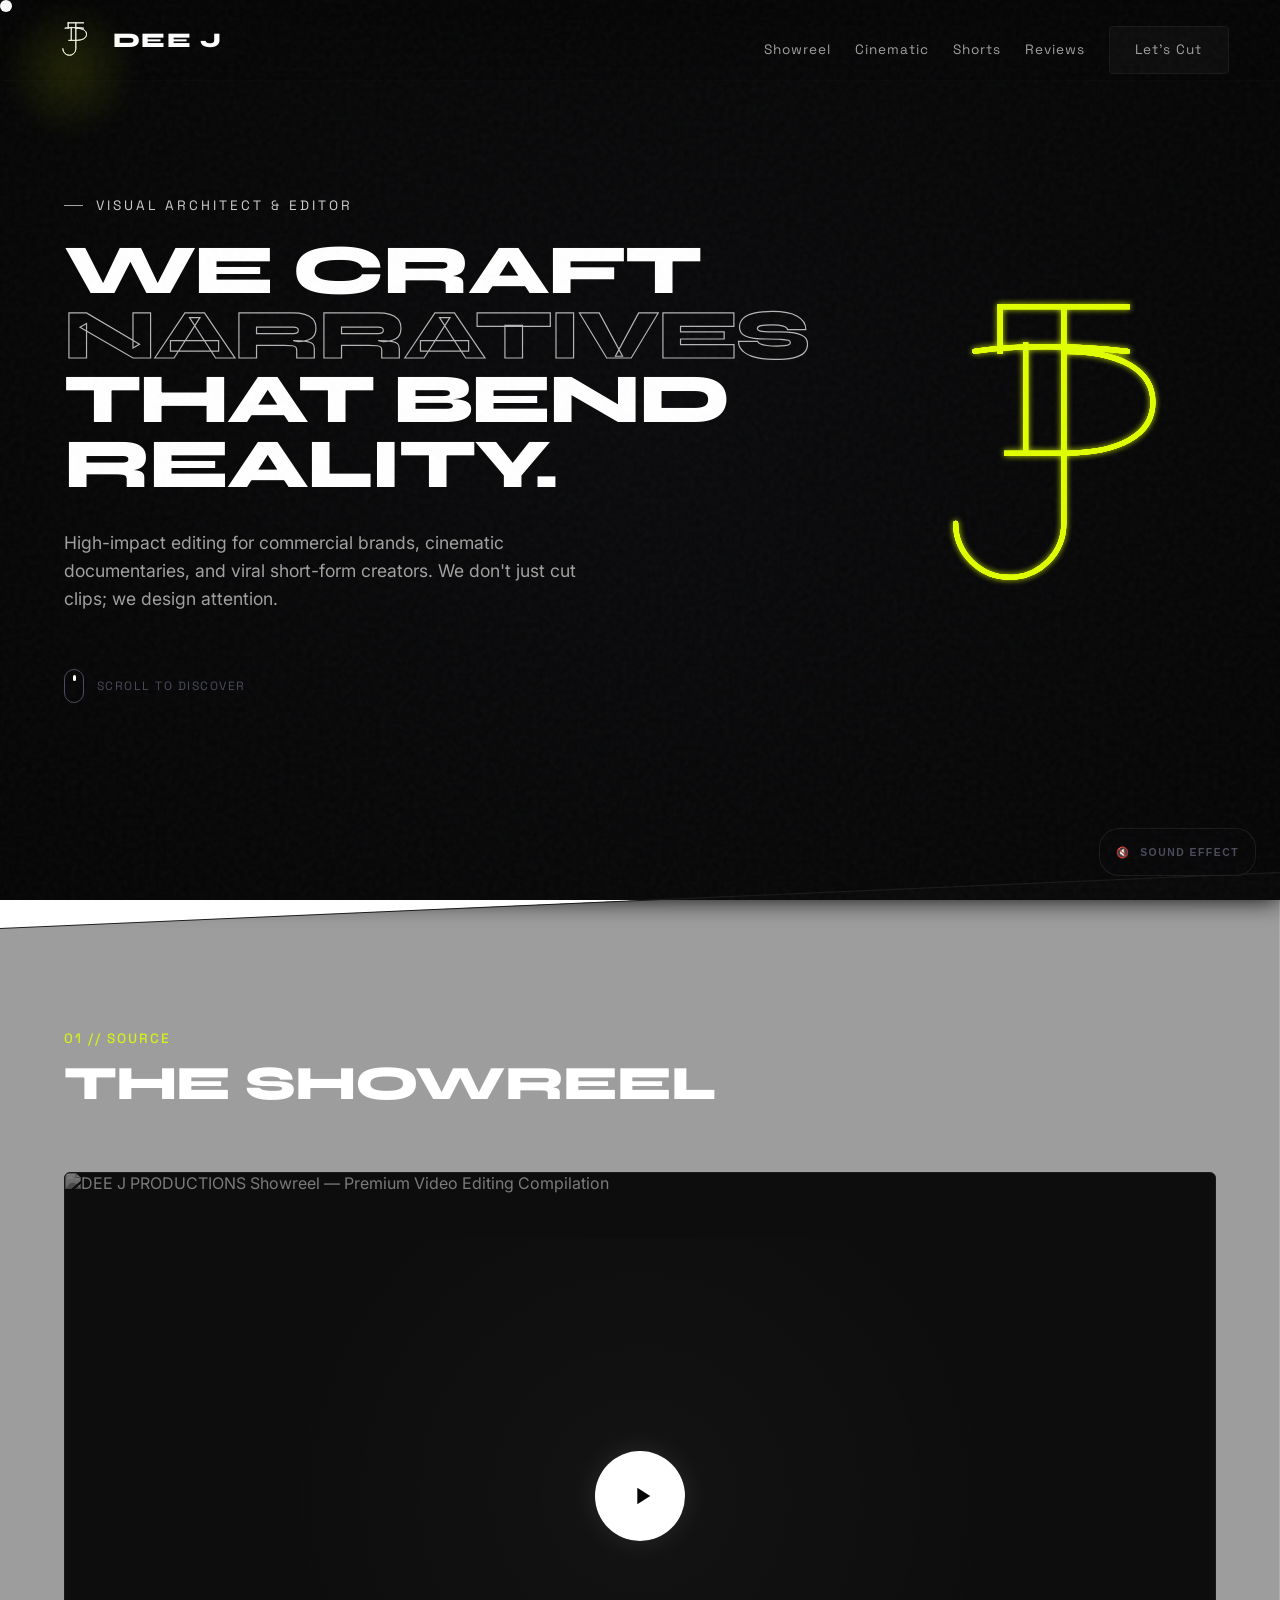
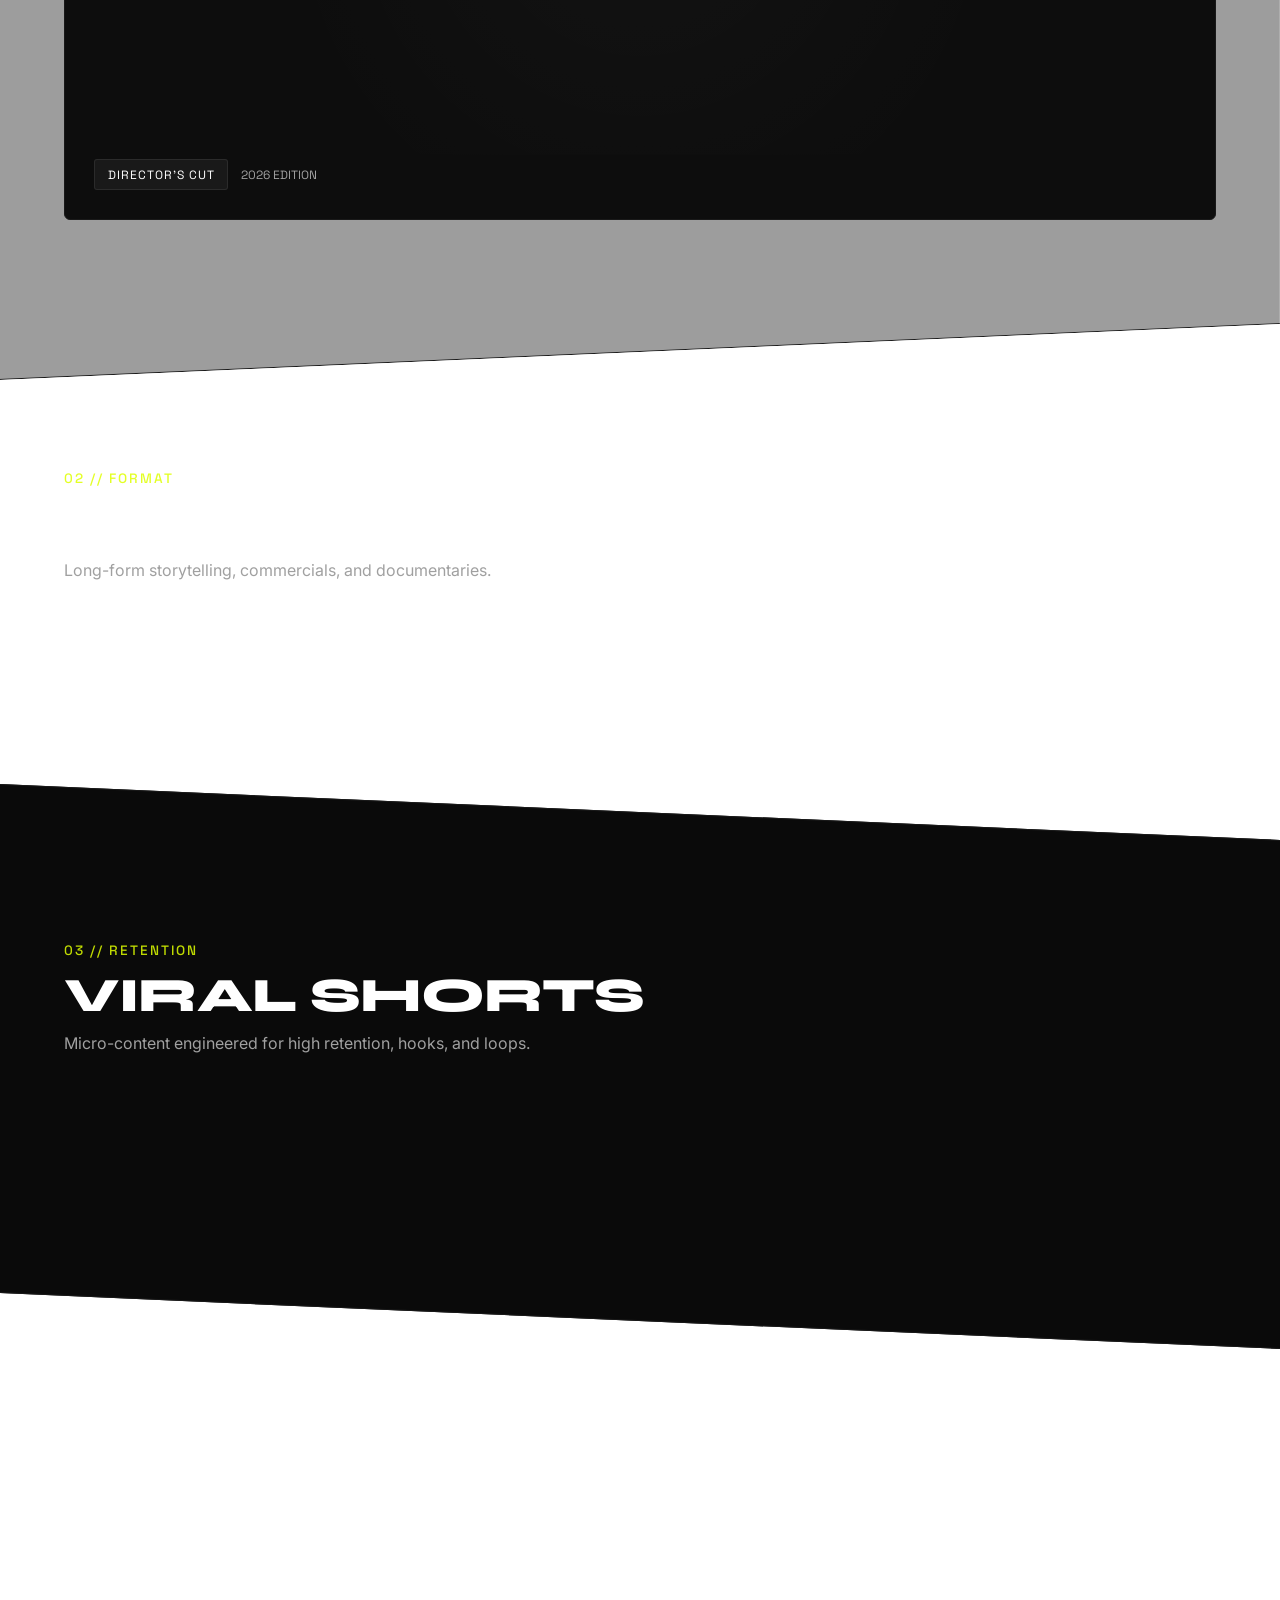
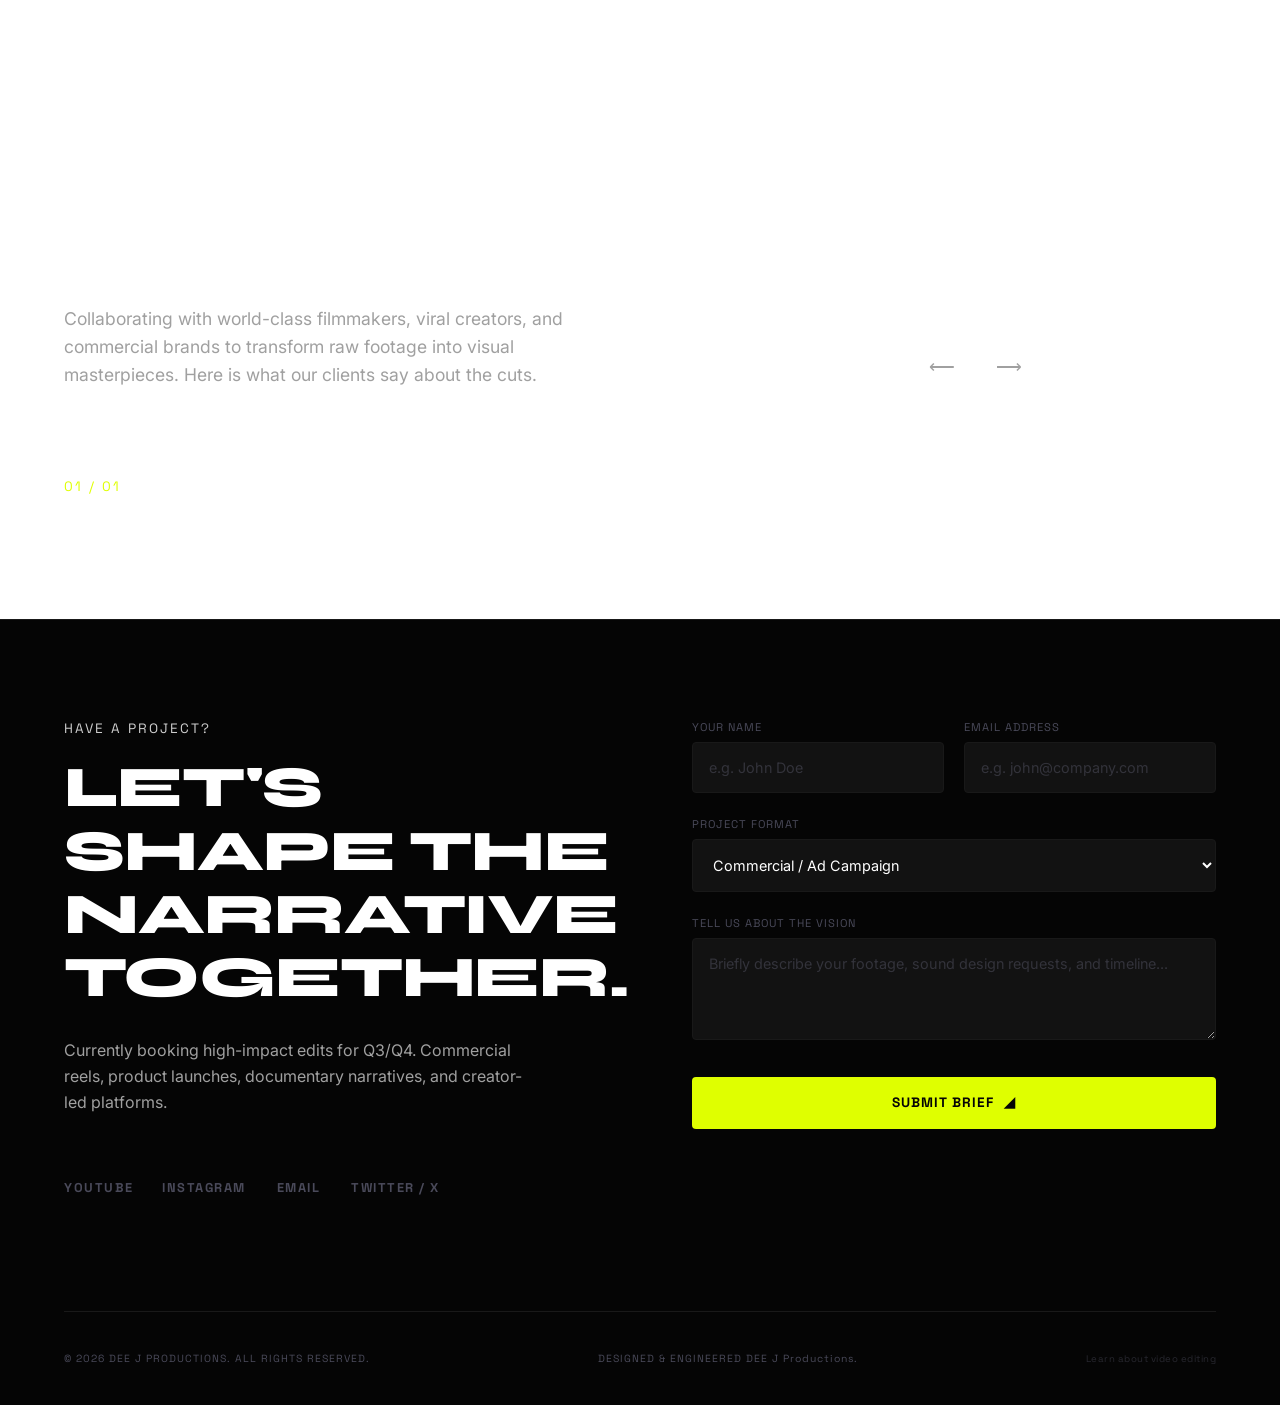
==== commit b3e49485: "Fix SEO domain audit issues" ====
--- a/PRacto pr/index.html
+++ b/PRacto pr/index.html
@@ -4,7 +4,39 @@
 <head>
     <meta charset="UTF-8">
     <meta name="viewport" content="width=device-width, initial-scale=1.0">
-    <title>DEE J PRODUCTIONS | Premium Video Editor Portfolio</title>
+    <title>Premium Video Editor Portfolio | DEE J PRODUCTIONS</title>
+    <meta name="description" content="DEE J PRODUCTIONS — high-impact video editing for commercial brands, cinematic documentaries, and viral short-form creators. View showreel, cinematic works, and book your next project.">
+    <link rel="canonical" href="https://deej1.vercel.app/">
+
+    <!-- Open Graph / Social Sharing -->
+    <meta property="og:type" content="website">
+    <meta property="og:url" content="https://deej1.vercel.app/">
+    <meta property="og:title" content="Premium Video Editor Portfolio | DEE J PRODUCTIONS">
+    <meta property="og:description" content="High-impact video editing for commercial brands, cinematic documentaries, and viral short-form creators. View showreel and book your next project.">
+    <meta property="og:image" content="https://img.youtube.com/vi/ScMzIvxBSi4/maxresdefault.jpg">
+
+    <!-- Twitter Card -->
+    <meta name="twitter:card" content="summary_large_image">
+    <meta name="twitter:title" content="Premium Video Editor Portfolio | DEE J PRODUCTIONS">
+    <meta name="twitter:description" content="High-impact video editing for commercial brands, cinematic documentaries, and viral short-form creators.">
+    <meta name="twitter:image" content="https://img.youtube.com/vi/ScMzIvxBSi4/maxresdefault.jpg">
+
+    <!-- Schema.org JSON-LD Structured Data -->
+    <script type="application/ld+json">
+    {
+      "@context": "https://schema.org",
+      "@type": "WebSite",
+      "name": "DEE J PRODUCTIONS",
+      "url": "https://deej1.vercel.app/",
+      "description": "Premium video editing portfolio — high-impact editing for commercial brands, cinematic documentaries, and viral short-form creators.",
+      "author": {
+        "@type": "Person",
+        "name": "DEE J",
+        "jobTitle": "Video Editor & Visual Architect",
+        "url": "https://deej1.vercel.app/"
+      }
+    }
+    </script>
 
     <!-- Google Fonts -->
     <link rel="preconnect" href="https://fonts.googleapis.com">
@@ -16,10 +48,10 @@
     <!-- Stylesheets -->
     <link rel="stylesheet" href="index.css?v=2.2.6">
 
-    <!-- CDNs (GSAP, Lenis) -->
-    <script src="https://cdnjs.cloudflare.com/ajax/libs/gsap/3.12.2/gsap.min.js"></script>
-    <script src="https://cdnjs.cloudflare.com/ajax/libs/gsap/3.12.2/ScrollTrigger.min.js"></script>
-    <script src="https://cdn.jsdelivr.net/gh/studio-freight/lenis@1.0.27/bundled/lenis.min.js"></script>
+    <!-- CDNs (GSAP, Lenis) — deferred to avoid blocking render -->
+    <script src="https://cdnjs.cloudflare.com/ajax/libs/gsap/3.12.2/gsap.min.js" defer></script>
+    <script src="https://cdnjs.cloudflare.com/ajax/libs/gsap/3.12.2/ScrollTrigger.min.js" defer></script>
+    <script src="https://cdn.jsdelivr.net/gh/studio-freight/lenis@1.0.27/bundled/lenis.min.js" defer></script>
 </head>
 
 <body>
@@ -186,8 +218,8 @@
                 <div class="showreel-wrapper" data-video-id="ScMzIvxBSi4">
                     <div class="showreel-preview">
                         <div class="glow-bg"></div>
-                        <img src="https://img.youtube.com/vi/ScMzIvxBSi4/maxresdefault.jpg" alt="Showreel Thumbnail"
-                            class="showreel-img">
+                        <img src="https://img.youtube.com/vi/ScMzIvxBSi4/maxresdefault.jpg" alt="DEE J PRODUCTIONS Showreel — Premium Video Editing Compilation"
+                            class="showreel-img" width="1280" height="720">
                         <div class="play-btn-circle">
                             <svg class="play-svg" viewBox="0 0 24 24">
                                 <path d="M8 5v14l11-7z" />
@@ -240,11 +272,11 @@
             <div class="hero-container reviews-container">
                 <div class="hero-left reviews-left">
                     <div class="hero-tagline">CLIENT TESTIMONIALS</div>
-                    <h1 class="hero-title reviews-title">
+                    <h2 class="hero-title reviews-title">
                         <span class="reveal-text">WHAT THEY</span><br>
                         <span class="reveal-text accent">SAY ABOUT</span><br>
                         <span class="reveal-text">THE CUTS.</span>
-                    </h1>
+                    </h2>
                     <p class="hero-desc reviews-desc">
                         Collaborating with world-class filmmakers, viral creators, and commercial brands to transform
                         raw footage into visual masterpieces. Here is what our clients say about the cuts.
@@ -325,6 +357,7 @@
                 <footer class="footer-bottom">
                     <span class="copy-text">© 2026 DEE J PRODUCTIONS. ALL RIGHTS RESERVED.</span>
                     <span class="design-by">DESIGNED & ENGINEERED DEE J Productions.</span>
+                    <a href="https://en.wikipedia.org/wiki/Video_editing" target="_blank" rel="noopener" class="footer-citation-link">Learn about video editing</a>
                 </footer>
             </div>
         </section>
--- a/PRacto pr/index.css
+++ b/PRacto pr/index.css
@@ -2063,6 +2063,41 @@
     margin-top: 1rem;
 }
 
+/* ─────────────────────────────────────────────────────────
+   SEO: Minimum Touch-Target Sizes (48×48 px)
+   Ensures mobile accessibility and reduces misclick rate.
+───────────────────────────────────────────────────────── */
+.nav-link,
+.social-link,
+.btn-contact,
+.submit-btn,
+.reviews-control-btn,
+.modal-close,
+#audio-panel-trigger,
+.audio-menu-close {
+    min-width: 48px;
+    min-height: 48px;
+    display: inline-flex;
+    align-items: center;
+    justify-content: center;
+}
+
+/* Footer external citation link (E-E-A-T signal) */
+.footer-citation-link {
+    text-decoration: none;
+    color: var(--color-text-muted);
+    font-family: var(--font-mono);
+    font-size: 0.6rem;
+    letter-spacing: 0.5px;
+    transition: var(--transition-fast);
+    opacity: 0.5;
+}
+
+.footer-citation-link:hover {
+    color: var(--color-neon);
+    opacity: 1;
+}
+
 /* Mobile floating capsule menu load entrance animation */
 @keyframes menuBounce {
     0% {
